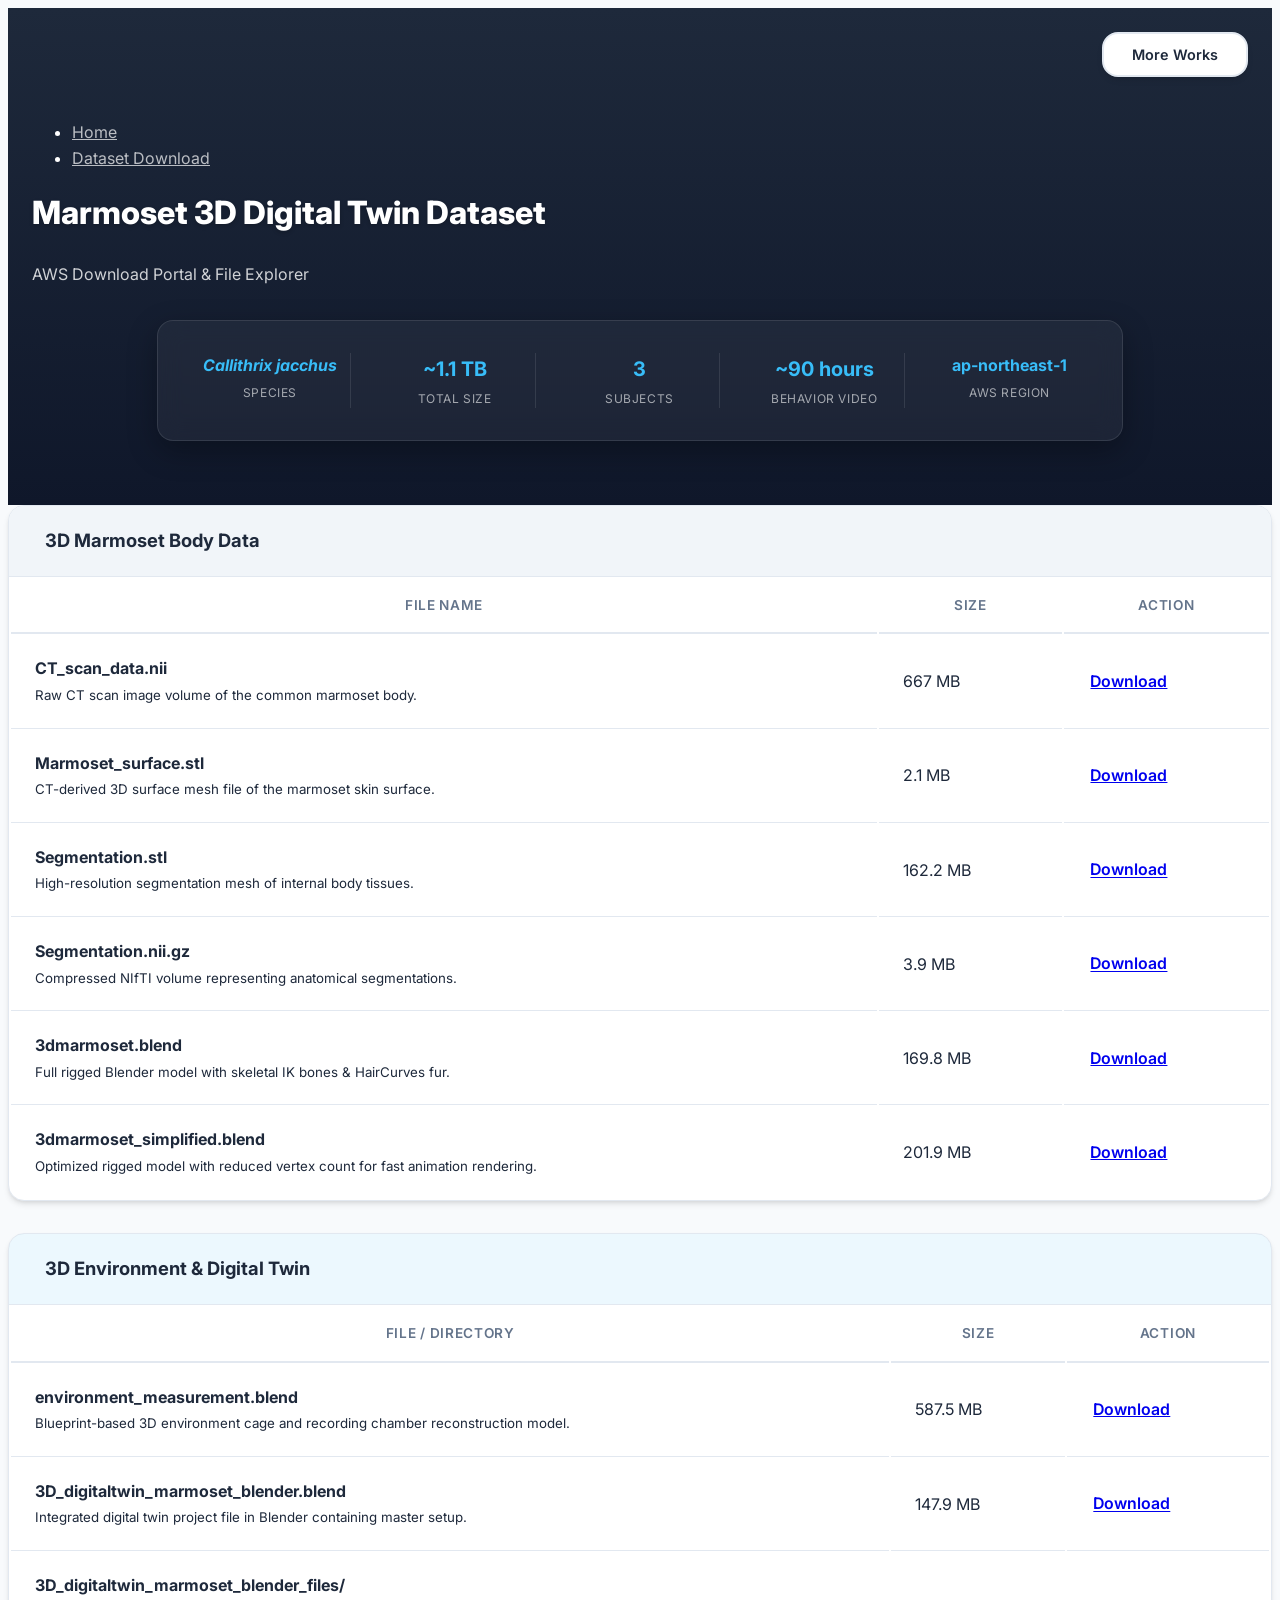
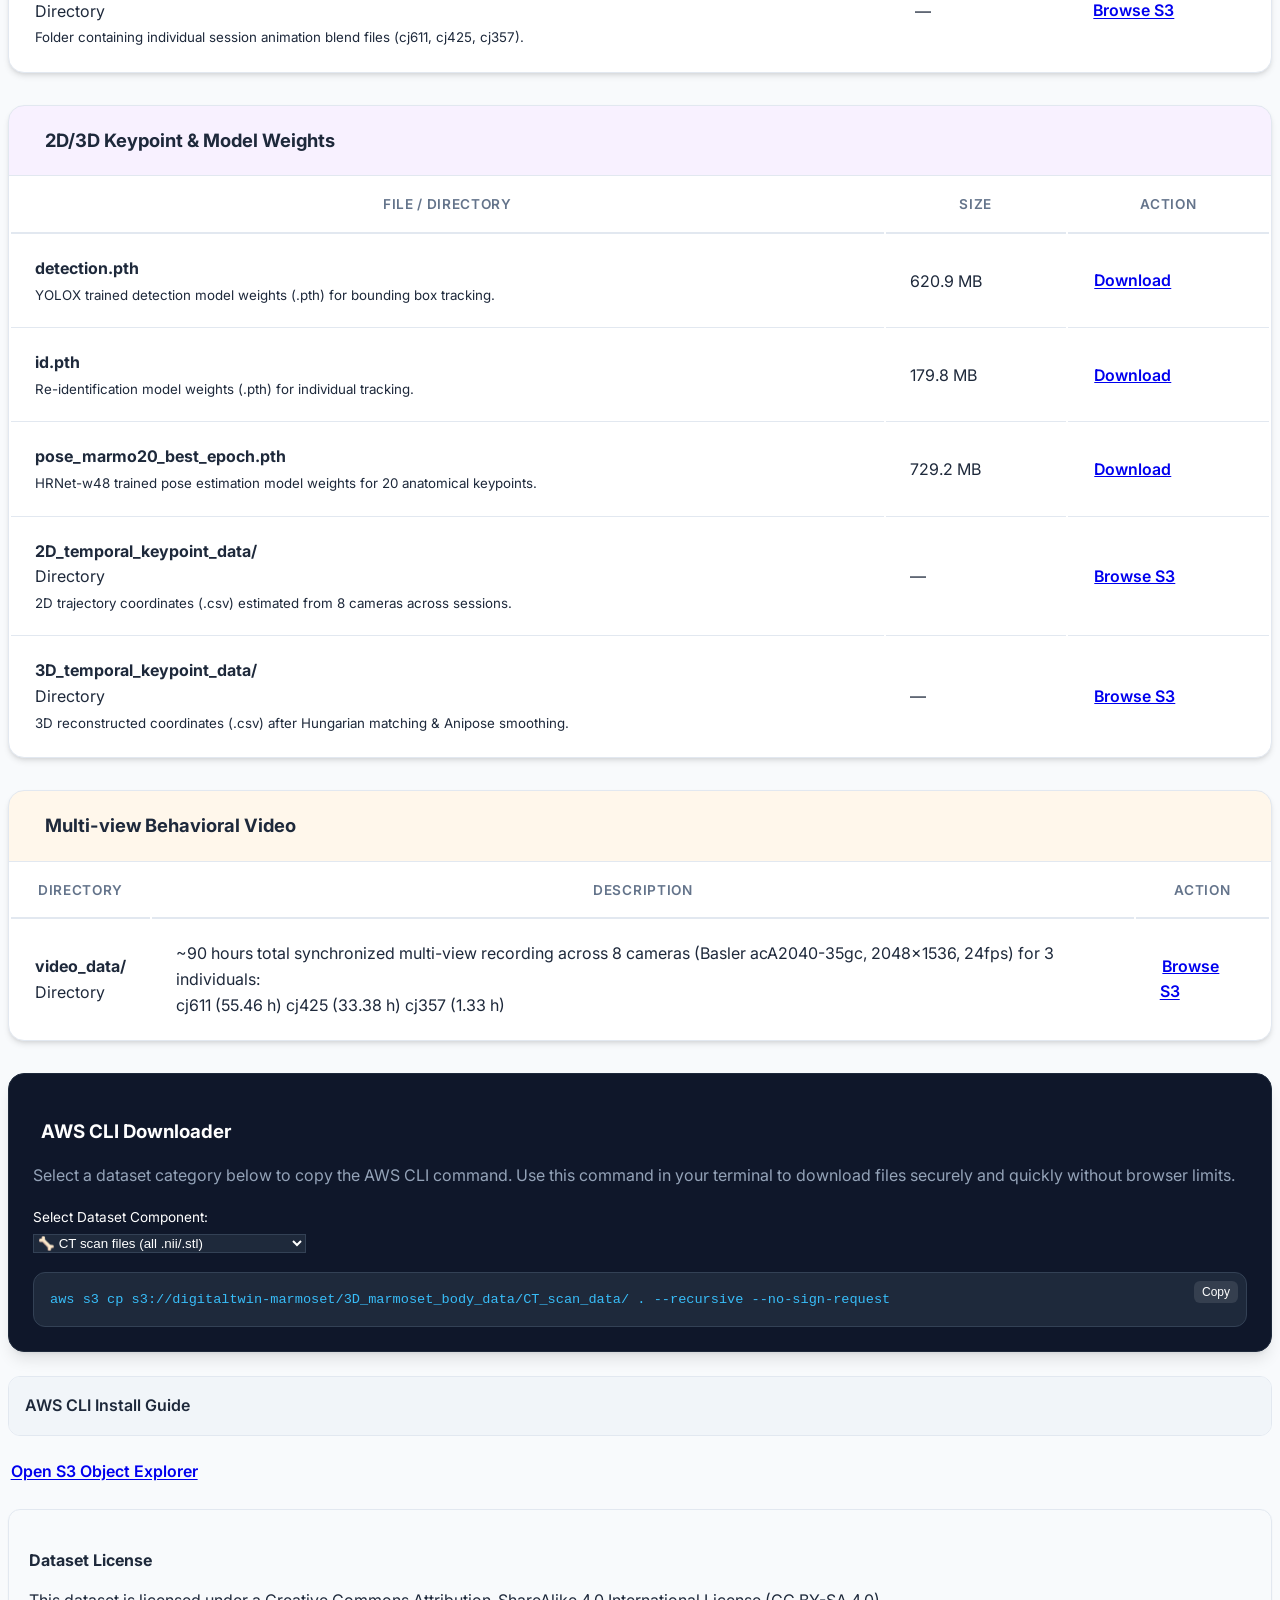
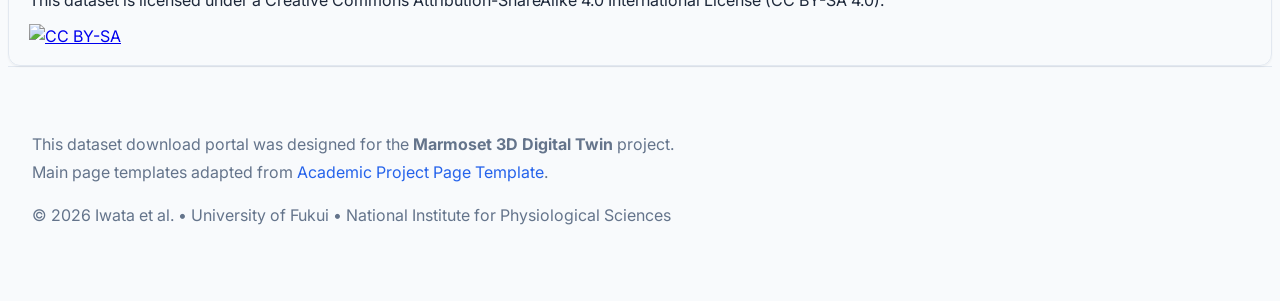
==== dataset.html @ e7ffe1d6 "dataset.htmlのトータルデータサイズを実際の容量に基づき~1.1TBに戻す" ====
<!DOCTYPE html>
<html lang="en">
<head>
  <meta charset="utf-8">
  <meta name="viewport" content="width=device-width, initial-scale=1">
  
  <!-- Primary Meta Tags -->
  <title>Marmoset 3D Digital Twin Dataset | AWS Download Portal</title>
  <meta name="title" content="Marmoset 3D Digital Twin Dataset | AWS Download Portal">
  <meta name="description" content="Download portal for the multimodal common marmoset 3D digital twin dataset, including CT scan data, rigged models, pose estimation weights, 2D/3D keypoints, and environment models.">
  <meta name="theme-color" content="#2563eb">
  
  <!-- Preconnect -->
  <link rel="preconnect" href="https://fonts.googleapis.com">
  <link rel="preconnect" href="https://fonts.gstatic.com" crossorigin>
  <link rel="preconnect" href="https://ajax.googleapis.com">
  
  <!-- Fonts -->
  <link href="https://fonts.googleapis.com/css2?family=Inter:wght@400;500;600;700;800&display=swap" rel="stylesheet">
  
  <!-- Critical CSS -->
  <link rel="stylesheet" href="static/css/bulma.min.css">
  <link rel="stylesheet" href="static/css/index.css">
  <link rel="stylesheet" href="static/css/fontawesome.all.min.css">
  
  <!-- Custom Styling for Download Portal -->
  <style>
    body {
      background-color: var(--background-secondary);
    }
    
    .dataset-hero {
      background: linear-gradient(180deg, #1e293b 0%, #0f172a 100%);
      color: white;
      padding: 6rem 1.5rem 4rem;
      position: relative;
    }
    
    .dataset-hero .publication-title {
      color: white !important;
      text-shadow: 0 2px 4px rgba(0,0,0,0.2);
    }
    
    .dataset-hero .breadcrumb {
      margin-bottom: 1.5rem;
    }
    
    .dataset-hero .breadcrumb a, 
    .dataset-hero .breadcrumb span {
      color: rgba(255, 255, 255, 0.7);
    }
    
    .dataset-hero .breadcrumb a:hover {
      color: white;
    }
    
    /* Glassmorphism Key Metrics */
    .metrics-glass {
      background: rgba(255, 255, 255, 0.05);
      backdrop-filter: blur(12px);
      -webkit-backdrop-filter: blur(12px);
      border: 1px solid rgba(255, 255, 255, 0.1);
      border-radius: var(--border-radius-lg);
      padding: 2rem;
      box-shadow: 0 10px 30px rgba(0,0,0,0.3);
      max-width: 900px;
      margin: 2rem auto 0;
    }
    
    .metrics-grid {
      display: grid;
      grid-template-columns: repeat(5, 1fr);
      gap: 1.5rem;
      text-align: center;
    }
    
    .metric-item {
      border-right: 1px solid rgba(255,255,255,0.1);
    }
    
    .metric-item:last-child {
      border-right: none;
    }
    
    .metric-val {
      font-size: 1.25rem;
      font-weight: 700;
      color: #38bdf8;
    }
    
    .metric-label {
      font-size: 0.75rem;
      color: rgba(255, 255, 255, 0.6);
      text-transform: uppercase;
      letter-spacing: 0.05em;
      margin-top: 0.25rem;
    }
    
    /* Cards & Tables */
    .card-dataset {
      background: var(--background-primary);
      border-radius: var(--border-radius-lg);
      border: 1px solid var(--border-color);
      box-shadow: var(--shadow-md);
      margin-bottom: 2rem;
      overflow: hidden;
      transition: var(--transition);
    }
    
    .card-dataset:hover {
      box-shadow: var(--shadow-lg);
    }
    
    .card-header-custom {
      background: var(--background-accent);
      padding: 1.25rem 1.5rem;
      border-bottom: 1px solid var(--border-color);
      display: flex;
      align-items: center;
      gap: 0.75rem;
    }
    
    .card-header-title-custom {
      font-size: 1.15rem;
      font-weight: 700;
      color: var(--text-primary);
      margin: 0;
    }
    
    .table-dataset {
      width: 100%;
      margin: 0;
    }
    
    .table-dataset th {
      background-color: transparent;
      color: var(--text-secondary);
      font-weight: 600;
      font-size: 0.85rem;
      text-transform: uppercase;
      letter-spacing: 0.05em;
      padding: 1rem 1.5rem;
      border-bottom: 2px solid var(--border-color);
    }
    
    .table-dataset td {
      padding: 1.25rem 1.5rem;
      vertical-align: middle;
      border-bottom: 1px solid var(--border-color);
    }
    
    .table-dataset tr:last-child td {
      border-bottom: none;
    }
    
    /* Code Snippets & Copy block */
    .cli-generator {
      position: sticky;
      top: 2rem;
    }
    
    .cli-card {
      background: #0f172a;
      color: #e2e8f0;
      border-radius: var(--border-radius-lg);
      padding: 1.5rem;
      box-shadow: var(--shadow-lg);
      border: 1px solid #1e293b;
    }
    
    .cli-card h3 {
      color: white;
      font-weight: 700;
      margin-bottom: 1rem;
      display: flex;
      align-items: center;
      gap: 0.5rem;
    }
    
    .code-box {
      background: #1e293b;
      border-radius: var(--border-radius);
      padding: 1rem 5.5rem 1rem 1rem;
      margin-top: 1rem;
      position: relative;
      font-family: 'SF Mono', 'Monaco', monospace;
      font-size: 0.85rem;
      overflow-x: auto;
      border: 1px solid #334155;
    }
    
    .code-box code {
      background: transparent !important;
      color: #38bdf8 !important;
      white-space: pre-wrap;
      word-break: break-all;
    }
    
    .btn-copy-cli {
      position: absolute;
      top: 0.5rem;
      right: 0.5rem;
      background: rgba(255,255,255,0.1);
      border: none;
      color: white;
      padding: 0.25rem 0.5rem;
      border-radius: 6px;
      cursor: pointer;
      font-size: 0.75rem;
      transition: var(--transition);
    }
    
    .btn-copy-cli:hover {
      background: var(--primary-color);
    }
    
    /* CLI OS Accordion */
    .cli-guide-accordion {
      margin-top: 1.5rem;
      border: 1px solid var(--border-color);
      border-radius: var(--border-radius);
      background: var(--background-primary);
      overflow: hidden;
    }
    
    .cli-guide-header {
      padding: 1rem;
      background: var(--background-accent);
      cursor: pointer;
      font-weight: 600;
      display: flex;
      justify-content: space-between;
      align-items: center;
      user-select: none;
    }
    
    .cli-guide-content {
      padding: 1rem;
      border-top: 1px solid var(--border-color);
      display: none;
    }
    
    .cli-guide-content.show {
      display: block;
    }
    
    /* Responsive fixes */
    @media screen and (max-width: 768px) {
      .metrics-grid {
        grid-template-columns: repeat(2, 1fr);
        gap: 1rem;
      }
      .metric-item:nth-child(2) {
        border-right: none;
      }
      .metric-item:nth-child(4) {
        border-right: none;
      }
      .table-dataset th, .table-dataset td {
        padding: 0.75rem 1rem;
      }
    }
    @media screen and (max-width: 480px) {
      .metrics-grid {
        grid-template-columns: 1fr;
      }
      .metric-item {
        border-right: none;
        border-bottom: 1px solid rgba(255,255,255,0.1);
        padding-bottom: 0.5rem;
      }
      .metric-item:last-child {
        border-bottom: none;
      }
    }
  </style>
  
  <script defer src="static/js/fontawesome.all.min.js"></script>
  <script defer src="static/js/index.js"></script>
</head>
<body>

  <!-- Scroll to Top Button -->
  <button class="scroll-to-top" onclick="scrollToTop()" title="Scroll to top" aria-label="Scroll to top">
    <i class="fas fa-chevron-up"></i>
  </button>

  <!-- More Works Dropdown -->
  <div class="more-works-container">
    <button class="more-works-btn" onclick="toggleMoreWorks()" title="View More Works from Our Lab">
      <i class="fas fa-flask"></i>
      More Works
      <i class="fas fa-chevron-down dropdown-arrow"></i>
    </button>
    <div class="more-works-dropdown" id="moreWorksDropdown">
      <div class="dropdown-header">
        <h4>More Works from Our Lab</h4>
        <button class="close-btn" onclick="toggleMoreWorks()">
          <i class="fas fa-times"></i>
        </button>
      </div>
      <div class="works-list">
        <a href="https://github.com/iwtkk/3D_digital_twin_marmoset_code" class="work-item" target="_blank">
          <div class="work-info">
            <h5>3D Digital Twin Marmoset Code</h5>
            <p>Code repository for the 3D digital twin marmoset dataset construction and analysis pipeline.</p>
            <span class="work-venue">GitHub 2026</span>
          </div>
          <i class="fas fa-external-link-alt"></i>
        </a>
      </div>
    </div>
  </div>

  <!-- Hero Banner -->
  <header class="hero dataset-hero">
    <div class="container is-max-desktop">
      <div class="breadcrumb" aria-label="breadcrumbs">
        <ul>
          <li><a href="index.html">Home</a></li>
          <li class="is-active"><a href="#" aria-current="page">Dataset Download</a></li>
        </ul>
      </div>
      
      <div class="has-text-centered">
        <h1 class="title is-1 publication-title">Marmoset 3D Digital Twin Dataset</h1>
        <p class="subtitle is-5 text-light" style="color: rgba(255,255,255,0.8);">
          AWS Download Portal &amp; File Explorer
        </p>
        
        <!-- Metrics Panel -->
        <div class="metrics-glass">
          <div class="metrics-grid">
            <div class="metric-item">
              <div class="metric-val" style="font-size: 1rem; font-style: italic;">Callithrix jacchus</div>
              <div class="metric-label">Species</div>
            </div>
            <div class="metric-item">
              <div class="metric-val">~1.1 TB</div>
              <div class="metric-label">Total Size</div>
            </div>
            <div class="metric-item">
              <div class="metric-val">3</div>
              <div class="metric-label">Subjects</div>
            </div>
            <div class="metric-item">
              <div class="metric-val">~90 hours</div>
              <div class="metric-label">Behavior Video</div>
            </div>
            <div class="metric-item">
              <div class="metric-val" style="font-size: 1rem;">ap-northeast-1</div>
              <div class="metric-label">AWS Region</div>
            </div>
          </div>
        </div>
      </div>
    </div>
  </header>

  <!-- Main Content Area -->
  <section class="section">
    <div class="container is-max-desktop">
      <div class="columns is-multiline">
        
        <!-- Left Side: Dataset Tables (8 columns) -->
        <div class="column is-8">
          
          <!-- Category: Body Data -->
          <div class="card-dataset">
            <div class="card-header-custom">
              <span class="icon" style="color: #2563eb;"><i class="fas fa-bone fa-lg"></i></span>
              <h2 class="card-header-title-custom">3D Marmoset Body Data</h2>
            </div>
            <div class="table-container">
              <table class="table table-dataset is-fullwidth">
                <thead>
                  <tr>
                    <th>File Name</th>
                    <th>Size</th>
                    <th>Action</th>
                  </tr>
                </thead>
                <tbody>
                  <tr>
                    <td>
                      <strong>CT_scan_data.nii</strong><br>
                      <small class="has-text-grey">Raw CT scan image volume of the common marmoset body.</small>
                    </td>
                    <td>667 MB</td>
                    <td>
                      <a href="https://digitaltwin-marmoset.s3.ap-northeast-1.amazonaws.com/3D_marmoset_body_data/CT_scan_data/CT_scan_data.nii" class="button is-small is-link is-rounded">
                        <span class="icon"><i class="fas fa-download"></i></span>
                        <span>Download</span>
                      </a>
                    </td>
                  </tr>
                  <tr>
                    <td>
                      <strong>Marmoset_surface.stl</strong><br>
                      <small class="has-text-grey">CT-derived 3D surface mesh file of the marmoset skin surface.</small>
                    </td>
                    <td>2.1 MB</td>
                    <td>
                      <a href="https://digitaltwin-marmoset.s3.ap-northeast-1.amazonaws.com/3D_marmoset_body_data/CT_scan_data/Marmoset_surface.stl" class="button is-small is-link is-rounded">
                        <span class="icon"><i class="fas fa-download"></i></span>
                        <span>Download</span>
                      </a>
                    </td>
                  </tr>
                  <tr>
                    <td>
                      <strong>Segmentation.stl</strong><br>
                      <small class="has-text-grey">High-resolution segmentation mesh of internal body tissues.</small>
                    </td>
                    <td>162.2 MB</td>
                    <td>
                      <a href="https://digitaltwin-marmoset.s3.ap-northeast-1.amazonaws.com/3D_marmoset_body_data/CT_scan_data/Segmentation.stl" class="button is-small is-link is-rounded">
                        <span class="icon"><i class="fas fa-download"></i></span>
                        <span>Download</span>
                      </a>
                    </td>
                  </tr>
                  <tr>
                    <td>
                      <strong>Segmentation.nii.gz</strong><br>
                      <small class="has-text-grey">Compressed NIfTI volume representing anatomical segmentations.</small>
                    </td>
                    <td>3.9 MB</td>
                    <td>
                      <a href="https://digitaltwin-marmoset.s3.ap-northeast-1.amazonaws.com/3D_marmoset_body_data/CT_scan_data/Segmentation.nii.gz" class="button is-small is-link is-rounded">
                        <span class="icon"><i class="fas fa-download"></i></span>
                        <span>Download</span>
                      </a>
                    </td>
                  </tr>
                  <tr>
                    <td>
                      <strong>3dmarmoset.blend</strong><br>
                      <small class="has-text-grey">Full rigged Blender model with skeletal IK bones &amp; HairCurves fur.</small>
                    </td>
                    <td>169.8 MB</td>
                    <td>
                      <a href="https://digitaltwin-marmoset.s3.ap-northeast-1.amazonaws.com/3D_marmoset_body_data/3dmarmoset.blend" class="button is-small is-link is-rounded">
                        <span class="icon"><i class="fas fa-download"></i></span>
                        <span>Download</span>
                      </a>
                    </td>
                  </tr>
                  <tr>
                    <td>
                      <strong>3dmarmoset_simplified.blend</strong><br>
                      <small class="has-text-grey">Optimized rigged model with reduced vertex count for fast animation rendering.</small>
                    </td>
                    <td>201.9 MB</td>
                    <td>
                      <a href="https://digitaltwin-marmoset.s3.ap-northeast-1.amazonaws.com/3D_marmoset_body_data/3dmarmoset_simplified.blend" class="button is-small is-link is-rounded">
                        <span class="icon"><i class="fas fa-download"></i></span>
                        <span>Download</span>
                      </a>
                    </td>
                  </tr>
                </tbody>
              </table>
            </div>
          </div>
          
          <!-- Category: Environment and Twin -->
          <div class="card-dataset">
            <div class="card-header-custom" style="background: rgba(14, 165, 233, 0.08);">
              <span class="icon" style="color: #0ea5e9;"><i class="fas fa-vr-cardboard fa-lg"></i></span>
              <h2 class="card-header-title-custom">3D Environment &amp; Digital Twin</h2>
            </div>
            <div class="table-container">
              <table class="table table-dataset is-fullwidth">
                <thead>
                  <tr>
                    <th>File / Directory</th>
                    <th>Size</th>
                    <th>Action</th>
                  </tr>
                </thead>
                <tbody>
                  <tr>
                    <td>
                      <strong>environment_measurement.blend</strong><br>
                      <small class="has-text-grey">Blueprint-based 3D environment cage and recording chamber reconstruction model.</small>
                    </td>
                    <td>587.5 MB</td>
                    <td>
                      <a href="https://digitaltwin-marmoset.s3.ap-northeast-1.amazonaws.com/3D_environmental_data/environment_measurement.blend" class="button is-small is-link is-rounded">
                        <span class="icon"><i class="fas fa-download"></i></span>
                        <span>Download</span>
                      </a>
                    </td>
                  </tr>
                  <tr>
                    <td>
                      <strong>3D_digitaltwin_marmoset_blender.blend</strong><br>
                      <small class="has-text-grey">Integrated digital twin project file in Blender containing master setup.</small>
                    </td>
                    <td>147.9 MB</td>
                    <td>
                      <a href="https://digitaltwin-marmoset.s3.ap-northeast-1.amazonaws.com/3D_digital_twin_data/3D_digitaltwin_marmoset_blender.blend" class="button is-small is-link is-rounded">
                        <span class="icon"><i class="fas fa-download"></i></span>
                        <span>Download</span>
                      </a>
                    </td>
                  </tr>
                  <tr>
                    <td>
                      <strong>3D_digitaltwin_marmoset_blender_files/</strong><br>
                      <span class="tag is-warning is-light"><i class="fas fa-folder mr-1"></i> Directory</span><br>
                      <small class="has-text-grey">Folder containing individual session animation blend files (cj611, cj425, cj357).</small>
                    </td>
                    <td>—</td>
                    <td>
                      <a href="https://digitaltwin-marmoset.s3.ap-northeast-1.amazonaws.com/index.html#3D_digital_twin_data/3D_digitaltwin_marmoset_blender_files/" target="_blank" class="button is-small is-warning is-outlined is-rounded">
                        <span class="icon"><i class="fas fa-folder-open"></i></span>
                        <span>Browse S3</span>
                      </a>
                    </td>
                  </tr>
                </tbody>
              </table>
            </div>
          </div>

          <!-- Category: Keypoints & Models -->
          <div class="card-dataset">
            <div class="card-header-custom" style="background: rgba(168, 85, 247, 0.08);">
              <span class="icon" style="color: #a855f7;"><i class="fas fa-chart-line fa-lg"></i></span>
              <h2 class="card-header-title-custom">2D/3D Keypoint &amp; Model Weights</h2>
            </div>
            <div class="table-container">
              <table class="table table-dataset is-fullwidth">
                <thead>
                  <tr>
                    <th>File / Directory</th>
                    <th>Size</th>
                    <th>Action</th>
                  </tr>
                </thead>
                <tbody>
                  <tr>
                    <td>
                      <strong>detection.pth</strong><br>
                      <small class="has-text-grey">YOLOX trained detection model weights (.pth) for bounding box tracking.</small>
                    </td>
                    <td>620.9 MB</td>
                    <td>
                      <a href="https://digitaltwin-marmoset.s3.ap-northeast-1.amazonaws.com/marmoset_keypoint_data/trained_model/detection.pth" class="button is-small is-link is-rounded">
                        <span class="icon"><i class="fas fa-download"></i></span>
                        <span>Download</span>
                      </a>
                    </td>
                  </tr>
                  <tr>
                    <td>
                      <strong>id.pth</strong><br>
                      <small class="has-text-grey">Re-identification model weights (.pth) for individual tracking.</small>
                    </td>
                    <td>179.8 MB</td>
                    <td>
                      <a href="https://digitaltwin-marmoset.s3.ap-northeast-1.amazonaws.com/marmoset_keypoint_data/trained_model/id.pth" class="button is-small is-link is-rounded">
                        <span class="icon"><i class="fas fa-download"></i></span>
                        <span>Download</span>
                      </a>
                    </td>
                  </tr>
                  <tr>
                    <td>
                      <strong>pose_marmo20_best_epoch.pth</strong><br>
                      <small class="has-text-grey">HRNet-w48 trained pose estimation model weights for 20 anatomical keypoints.</small>
                    </td>
                    <td>729.2 MB</td>
                    <td>
                      <a href="https://digitaltwin-marmoset.s3.ap-northeast-1.amazonaws.com/marmoset_keypoint_data/trained_model/pose_marmo20_best_epoch.pth" class="button is-small is-link is-rounded">
                        <span class="icon"><i class="fas fa-download"></i></span>
                        <span>Download</span>
                      </a>
                    </td>
                  </tr>
                  <tr>
                    <td>
                      <strong>2D_temporal_keypoint_data/</strong><br>
                      <span class="tag is-warning is-light"><i class="fas fa-folder mr-1"></i> Directory</span><br>
                      <small class="has-text-grey">2D trajectory coordinates (.csv) estimated from 8 cameras across sessions.</small>
                    </td>
                    <td>—</td>
                    <td>
                      <a href="https://digitaltwin-marmoset.s3.ap-northeast-1.amazonaws.com/index.html#marmoset_keypoint_data/2D_temporal_keypoint_data/" target="_blank" class="button is-small is-warning is-outlined is-rounded">
                        <span class="icon"><i class="fas fa-folder-open"></i></span>
                        <span>Browse S3</span>
                      </a>
                    </td>
                  </tr>
                  <tr>
                    <td>
                      <strong>3D_temporal_keypoint_data/</strong><br>
                      <span class="tag is-warning is-light"><i class="fas fa-folder mr-1"></i> Directory</span><br>
                      <small class="has-text-grey">3D reconstructed coordinates (.csv) after Hungarian matching &amp; Anipose smoothing.</small>
                    </td>
                    <td>—</td>
                    <td>
                      <a href="https://digitaltwin-marmoset.s3.ap-northeast-1.amazonaws.com/index.html#marmoset_keypoint_data/3D_temporal_keypoint_data/" target="_blank" class="button is-small is-warning is-outlined is-rounded">
                        <span class="icon"><i class="fas fa-folder-open"></i></span>
                        <span>Browse S3</span>
                      </a>
                    </td>
                  </tr>
                </tbody>
              </table>
            </div>
          </div>
          
          <!-- Category: Videos -->
          <div class="card-dataset">
            <div class="card-header-custom" style="background: rgba(245, 158, 11, 0.08);">
              <span class="icon" style="color: #f59e0b;"><i class="fas fa-video fa-lg"></i></span>
              <h2 class="card-header-title-custom">Multi-view Behavioral Video</h2>
            </div>
            <div class="table-container">
              <table class="table table-dataset is-fullwidth">
                <thead>
                  <tr>
                    <th>Directory</th>
                    <th>Description</th>
                    <th>Action</th>
                  </tr>
                </thead>
                <tbody>
                  <tr>
                    <td>
                      <strong>video_data/</strong><br>
                      <span class="tag is-warning is-light"><i class="fas fa-folder mr-1"></i> Directory</span>
                    </td>
                    <td>
                      ~90 hours total synchronized multi-view recording across 8 cameras (Basler acA2040-35gc, 2048x1536, 24fps) for 3 individuals:<br>
                      <span class="tag is-light">cj611 (55.46 h)</span>
                      <span class="tag is-light">cj425 (33.38 h)</span>
                      <span class="tag is-light">cj357 (1.33 h)</span>
                    </td>
                    <td>
                      <a href="https://digitaltwin-marmoset.s3.ap-northeast-1.amazonaws.com/index.html#marmoset_keypoint_data/video_data/" target="_blank" class="button is-small is-warning is-outlined is-rounded">
                        <span class="icon"><i class="fas fa-folder-open"></i></span>
                        <span>Browse S3</span>
                      </a>
                    </td>
                  </tr>
                </tbody>
              </table>
            </div>
          </div>

        </div>
        
        <!-- Right Side: AWS CLI & Instructions (4 columns) -->
        <div class="column is-4">
          <div class="cli-generator">
            
            <!-- CLI Copy Panel -->
            <div class="cli-card">
              <h3><i class="fab fa-aws"></i> AWS CLI Downloader</h3>
              <p class="is-size-7" style="color: #94a3b8; margin-bottom: 1rem;">
                Select a dataset category below to copy the AWS CLI command. Use this command in your terminal to download files securely and quickly without browser limits.
              </p>
              
              <div class="field">
                <label class="label" style="color: white; font-size: 0.85rem;">Select Dataset Component:</label>
                <div class="control">
                  <div class="select is-fullwidth is-small">
                    <select id="cliSelect" onchange="updateCliCommand()" style="background: #1e293b; color: white; border-color: #334155;">
                      <option value="ct-data">🦴 CT scan files (all .nii/.stl)</option>
                      <option value="body-blender">🦴 Blender Rigged Model file</option>
                      <option value="env-model">🏗️ 3D Cage & Environment Model</option>
                      <option value="twin-blender">🏗️ Rigged Digital Twin Model</option>
                      <option value="session-blends">🏗️ Blender Animation files (All sessions)</option>
                      <option value="model-weights">📐 Pose Estimation trained model weights</option>
                      <option value="2d-kps">📐 2D temporal keypoint trajectories</option>
                      <option value="3d-kps">📐 3D temporal keypoint trajectories</option>
                      <option value="behavior-videos">🎥 Behavioral Videos (~90 hours)</option>
                      <option value="entire-bucket">📦 Entire S3 Bucket (~1.1 TB)</option>
                    </select>
                  </div>
                </div>
              </div>
              
              <div class="code-box">
                <button class="btn-copy-cli" onclick="copyCliCommand()">
                  <i class="fas fa-copy mr-1"></i> <span id="copyText">Copy</span>
                </button>
                <code id="cliCommand">aws s3 cp s3://digitaltwin-marmoset/3D_marmoset_body_data/CT_scan_data/ . --recursive --no-sign-request</code>
              </div>
            </div>
            
            <!-- AWS CLI Installation Guide -->
            <div class="cli-guide-accordion">
              <div class="cli-guide-header" onclick="toggleAccordion('guideContent')">
                <span><i class="fas fa-terminal mr-2" style="color: #2563eb;"></i> AWS CLI Install Guide</span>
                <i class="fas fa-chevron-down" id="accordionArrow"></i>
              </div>
              <div class="cli-guide-content" id="guideContent">
                <div class="tabs is-toggle is-fullwidth is-small mb-2">
                  <ul>
                    <li class="is-active" id="tab-win" onclick="switchOsTab('win')"><a>Windows</a></li>
                    <li id="tab-mac" onclick="switchOsTab('mac')"><a>macOS</a></li>
                    <li id="tab-lin" onclick="switchOsTab('lin')"><a>Linux</a></li>
                  </ul>
                </div>
                
                <div id="guide-win" class="os-guide">
                  <p class="is-size-7 mb-2">Run the installer command in PowerShell:</p>
                  <pre style="padding: 0.5rem !important; font-size: 0.75rem !important; background: #f1f5f9 !important;"><code>msiexec.exe /i https://awscli.amazonaws.com/AWSCLIV2.msi</code></pre>
                </div>
                <div id="guide-mac" class="os-guide" style="display:none;">
                  <p class="is-size-7 mb-2">Download and run the installer:</p>
                  <pre style="padding: 0.5rem !important; font-size: 0.75rem !important; background: #f1f5f9 !important;"><code>curl "https://awscli.amazonaws.com/AWSCLIV2.pkg" -o "AWSCLIV2.pkg"
sudo installer -pkg AWSCLIV2.pkg -target /</code></pre>
                </div>
                <div id="guide-lin" class="os-guide" style="display:none;">
                  <p class="is-size-7 mb-2">Extract and run installation scripts:</p>
                  <pre style="padding: 0.5rem !important; font-size: 0.75rem !important; background: #f1f5f9 !important;"><code>curl "https://awscli.amazonaws.com/awscli-exe-linux-x86_64.zip" -o "awscliv2.zip"
unzip awscliv2.zip
sudo ./aws/install</code></pre>
                </div>
              </div>
            </div>
            
            <!-- Raw S3 Explorer Link -->
            <div style="margin-top: 1.5rem;">
              <a href="https://digitaltwin-marmoset.s3.ap-northeast-1.amazonaws.com/index.html" target="_blank" class="button is-fullwidth is-outlined is-link">
                <span class="icon"><i class="fas fa-external-link-alt"></i></span>
                <span>Open S3 Object Explorer</span>
              </a>
            </div>
            
            <!-- License Info Card -->
            <div class="card" style="margin-top: 1.5rem; border-radius: var(--border-radius); border: 1px solid var(--border-color); box-shadow: var(--shadow-sm);">
              <div class="card-content" style="padding: 1rem 1.25rem;">
                <h4 class="title is-6" style="margin-bottom: 0.5rem;">Dataset License</h4>
                <p class="is-size-7 has-text-grey" style="line-height: 1.4; margin-bottom: 0.75rem;">
                  This dataset is licensed under a Creative Commons Attribution-ShareAlike 4.0 International License (CC BY-SA 4.0).
                </p>
                <a href="http://creativecommons.org/licenses/by-sa/4.0/" target="_blank" class="is-inline-block">
                  <img src="https://mirrors.creativecommons.org/presskit/buttons/88x31/png/by-sa.png" alt="CC BY-SA" width="88">
                </a>
              </div>
            </div>

          </div>
        </div>
        
      </div>
    </div>
  </section>

  <!-- Footer -->
  <footer class="footer">
    <div class="container">
      <div class="columns is-centered">
        <div class="column is-8">
          <div class="content has-text-centered">
            <p>
              This dataset download portal was designed for the <strong>Marmoset 3D Digital Twin</strong> project.<br>
              Main page templates adapted from <a href="https://github.com/eliahuhorwitz/Academic-project-page-template" target="_blank">Academic Project Page Template</a>.
            </p>
            <p class="is-size-7 has-text-grey-light mt-2">
              © 2026 Iwata et al. &bull; University of Fukui &bull; National Institute for Physiological Sciences
            </p>
          </div>
        </div>
      </div>
    </div>
  </footer>

  <script>
    // AWS CLI Commands mapped to select value
    const cliCommands = {
      'ct-data': 'aws s3 cp s3://digitaltwin-marmoset/3D_marmoset_body_data/CT_scan_data/ . --recursive --no-sign-request',
      'body-blender': 'aws s3 cp s3://digitaltwin-marmoset/3D_marmoset_body_data/3dmarmoset.blend . --no-sign-request',
      'env-model': 'aws s3 cp s3://digitaltwin-marmoset/3D_environmental_data/environment_measurement.blend . --no-sign-request',
      'twin-blender': 'aws s3 cp s3://digitaltwin-marmoset/3D_digital_twin_data/3D_digitaltwin_marmoset_blender.blend . --no-sign-request',
      'session-blends': 'aws s3 cp s3://digitaltwin-marmoset/3D_digital_twin_data/3D_digitaltwin_marmoset_blender_files/ . --recursive --no-sign-request',
      'model-weights': 'aws s3 cp s3://digitaltwin-marmoset/marmoset_keypoint_data/trained_model/ . --recursive --no-sign-request',
      '2d-kps': 'aws s3 cp s3://digitaltwin-marmoset/marmoset_keypoint_data/2D_temporal_keypoint_data/ . --recursive --no-sign-request',
      '3d-kps': 'aws s3 cp s3://digitaltwin-marmoset/marmoset_keypoint_data/3D_temporal_keypoint_data/ . --recursive --no-sign-request',
      'behavior-videos': 'aws s3 cp s3://digitaltwin-marmoset/marmoset_keypoint_data/video_data/ . --recursive --no-sign-request',
      'entire-bucket': 'aws s3 sync s3://digitaltwin-marmoset/ . --no-sign-request'
    };

    function updateCliCommand() {
      const select = document.getElementById('cliSelect');
      const commandCode = document.getElementById('cliCommand');
      const val = select.value;
      if (cliCommands[val]) {
        commandCode.textContent = cliCommands[val];
      }
    }

    function copyCliCommand() {
      const commandText = document.getElementById('cliCommand').textContent;
      const copyBtn = document.getElementById('copyText');
      
      navigator.clipboard.writeText(commandText).then(() => {
        copyBtn.textContent = 'Copied!';
        setTimeout(() => {
          copyBtn.textContent = 'Copy';
        }, 2000);
      }).catch(err => {
        console.error('Failed to copy text: ', err);
      });
    }

    function toggleAccordion(id) {
      const content = document.getElementById(id);
      const arrow = document.getElementById('accordionArrow');
      if (content.classList.contains('show')) {
        content.classList.remove('show');
        arrow.style.transform = 'rotate(0deg)';
      } else {
        content.classList.add('show');
        arrow.style.transform = 'rotate(180deg)';
      }
    }

    function switchOsTab(os) {
      // Deactivate all tabs
      document.getElementById('tab-win').classList.remove('is-active');
      document.getElementById('tab-mac').classList.remove('is-active');
      document.getElementById('tab-lin').classList.remove('is-active');
      
      // Hide all guides
      document.getElementById('guide-win').style.display = 'none';
      document.getElementById('guide-mac').style.display = 'none';
      document.getElementById('guide-lin').style.display = 'none';
      
      // Activate target tab & guide
      document.getElementById('tab-' + os).classList.add('is-active');
      document.getElementById('guide-' + os).style.display = 'block';
    }
  </script>
</body>
</html>
---- static/css/index.css ----
/* Modern CSS Variables for consistent theming */
:root {
  --primary-color: #2563eb;
  --primary-hover: #1d4ed8;
  --secondary-color: #64748b;
  --accent-color: #0ea5e9;
  --text-primary: #1e293b;
  --text-secondary: #64748b;
  --text-light: #94a3b8;
  --background-primary: #ffffff;
  --background-secondary: #f8fafc;
  --background-accent: #f1f5f9;
  --border-color: #e2e8f0;
  --shadow-sm: 0 1px 2px 0 rgb(0 0 0 / 0.05);
  --shadow-md: 0 4px 6px -1px rgb(0 0 0 / 0.1), 0 2px 4px -2px rgb(0 0 0 / 0.1);
  --shadow-lg: 0 10px 15px -3px rgb(0 0 0 / 0.1), 0 4px 6px -4px rgb(0 0 0 / 0.1);
  --shadow-xl: 0 20px 25px -5px rgb(0 0 0 / 0.1), 0 8px 10px -6px rgb(0 0 0 / 0.1);
  --gradient-primary: linear-gradient(135deg, #667eea 0%, #764ba2 100%);
  --gradient-accent: linear-gradient(135deg, #f093fb 0%, #f5576c 100%);
  --gradient-subtle: linear-gradient(135deg, #ffecd2 0%, #fcb69f 100%);
  --border-radius: 12px;
  --border-radius-lg: 16px;
  --transition: all 0.3s cubic-bezier(0.4, 0, 0.2, 1);
}

/* Smooth scrolling for better UX */
html {
  scroll-behavior: smooth;
}

body {
  font-family: 'Inter', 'Segoe UI', -apple-system, BlinkMacSystemFont, sans-serif;
  color: var(--text-primary);
  line-height: 1.6;
  font-size: 16px;
  background-color: var(--background-primary);
  -webkit-font-smoothing: antialiased;
  -moz-osx-font-smoothing: grayscale;
}


/* Modern Button Styles */
.button {
  border-radius: var(--border-radius) !important;
  font-weight: 600 !important;
  transition: var(--transition) !important;
  border: 2px solid transparent !important;
  position: relative;
  overflow: hidden;
}

.button.is-dark {
  background: var(--text-primary) !important;
  border: none !important;
  color: white !important;
  box-shadow: var(--shadow-md);
}

.button.is-dark:hover {
  transform: translateY(-2px);
  box-shadow: var(--shadow-lg);
  background: var(--primary-color) !important;
}

.button.is-dark:active {
  transform: translateY(0);
  box-shadow: var(--shadow-md);
}

.footer .icon-link {
    font-size: 25px;
    color: var(--text-secondary);
    transition: var(--transition);
}

.footer .icon-link:hover {
    color: var(--primary-color);
    transform: translateY(-2px);
}

.link-block a {
    margin: 8px 4px;
}

.dnerf {
  font-variant: small-caps;
}


/* Hero Section Modernization */
.hero {
  position: relative;
  overflow: hidden;
}

.hero.is-light {
  background: var(--background-secondary);
  border-top: 1px solid var(--border-color);
  border-bottom: 1px solid var(--border-color);
}

.hero-body {
  padding: 4rem 1.5rem;
}

.teaser .hero-body {
  padding-top: 2rem;
  padding-bottom: 4rem;
}

.teaser {
  font-family: 'Inter', sans-serif;
}


/* Publication Content Styling */
.publication-title {
    font-family: 'Inter', sans-serif !important;
    font-weight: 800 !important;
    color: var(--text-primary) !important;
    margin-bottom: 2rem !important;
    line-height: 1.1 !important;
}

.publication-banner {
  max-height: 70vh;
  border-radius: var(--border-radius-lg);
  overflow: hidden;
  box-shadow: var(--shadow-xl);
  margin: 2rem 0;
}

.publication-banner video {
  position: relative;
  left: auto;
  top: auto;
  transform: none;
  object-fit: cover;
  width: 100%;
  height: 100%;
  border-radius: var(--border-radius-lg);
}

.publication-header .hero-body {
  padding: 6rem 1.5rem 4rem;
}

.publication-authors {
    font-family: 'Inter', sans-serif !important;
    font-weight: 500;
    margin-bottom: 1.5rem;
}

.publication-venue {
    color: var(--text-secondary);
    width: fit-content;
    font-weight: 600;
    background: var(--background-accent);
    padding: 0.5rem 1rem;
    border-radius: var(--border-radius);
    margin-top: 1rem;
    display: inline-block;
}

.publication-awards {
    color: #ef4444;
    width: fit-content;
    font-weight: 700;
    background: linear-gradient(135deg, #fef2f2, #fee2e2);
    padding: 0.5rem 1rem;
    border-radius: var(--border-radius);
    border-left: 4px solid #ef4444;
    margin-top: 1rem;
}

.publication-authors a {
   color: var(--primary-color) !important;
   text-decoration: none;
   font-weight: 600;
   transition: var(--transition);
   position: relative;
}

.publication-authors a::after {
    content: '';
    position: absolute;
    width: 0;
    height: 2px;
    bottom: -2px;
    left: 0;
    background: var(--gradient-accent);
    transition: var(--transition);
}

.publication-authors a:hover::after {
    width: 100%;
}

.publication-authors a:hover {
    color: var(--primary-hover) !important;
}

.author-block {
  display: inline-block;
  margin-right: 0.5rem;
}

.publication-banner img {
  border-radius: var(--border-radius-lg);
  box-shadow: var(--shadow-lg);
  transition: var(--transition);
}

.publication-banner img:hover {
  transform: scale(1.02);
  box-shadow: var(--shadow-xl);
}

/* Modern Video and Carousel Styling */
.publication-video {
    position: relative;
    width: 100%;
    height: 0;
    padding-bottom: 56.25%;
    overflow: hidden;
    border-radius: var(--border-radius-lg) !important;
    box-shadow: var(--shadow-xl);
    transition: var(--transition);
}

.publication-video:hover {
    transform: translateY(-4px);
    box-shadow: var(--shadow-xl);
}

.publication-video iframe {
    position: absolute;
    top: 0;
    left: 0;
    width: 100%;
    height: 100%;
    border-radius: var(--border-radius-lg);
}

.publication-body img {
  border-radius: var(--border-radius);
  box-shadow: var(--shadow-md);
  transition: var(--transition);
}

.publication-body img:hover {
  transform: translateY(-2px);
  box-shadow: var(--shadow-lg);
}

.results-carousel {
  overflow: hidden;
  padding: 1rem 0;
}

.results-carousel .item {
  margin: 1rem;
  overflow: hidden;
  padding: 1.5rem;
  font-size: 0;
  background: var(--background-primary);
  border-radius: var(--border-radius-lg);
  box-shadow: var(--shadow-md);
  transition: var(--transition);
  border: 1px solid var(--border-color);
}

.results-carousel .item:hover {
  transform: translateY(-4px);
  box-shadow: var(--shadow-lg);
}

.results-carousel .item img,
.results-carousel video {
  margin: 0;
  border-radius: var(--border-radius);
  width: 100%;
  height: auto;
}

.results-carousel .subtitle {
  font-size: 1rem !important;
  color: var(--text-secondary);
  margin-top: 1rem;
  font-weight: 500;
}

/* Pagination and Misc Improvements */
.slider-pagination .slider-page {
  background: var(--primary-color);
  border-radius: 50%;
  transition: var(--transition);
}

.slider-pagination .slider-page.is-active {
  background: var(--primary-hover);
  transform: scale(1.2);
}

.eql-cntrb { 
  font-size: 0.875rem;
  color: var(--text-light);
  font-style: italic;
}

/* Section Titles */
.title.is-3 {
  font-family: 'Inter', sans-serif !important;
  font-weight: 700 !important;
  color: var(--text-primary);
  margin-bottom: 2rem !important;
  position: relative;
  padding-bottom: 1rem;
}

.title.is-3::after {
  content: '';
  position: absolute;
  bottom: 0;
  left: 50%;
  transform: translateX(-50%);
  width: 60px;
  height: 3px;
  background: var(--gradient-accent);
  border-radius: 2px;
}

/* Content Improvements */
.content.has-text-justified {
  font-size: 1.1rem;
  line-height: 1.8;
  color: var(--text-secondary);
}

.content.has-text-justified p {
  margin-bottom: 1.5rem;
}

/* Footer Improvements */
.footer {
  background: var(--background-secondary);
  border-top: 1px solid var(--border-color);
  padding: 3rem 1.5rem;
}

.footer .content {
  color: var(--text-secondary);
  line-height: 1.7;
}

.footer a {
  color: var(--primary-color);
  text-decoration: none;
  transition: var(--transition);
}

.footer a:hover {
  color: var(--primary-hover);
  text-decoration: underline;
}

/* BibTeX Styling */
pre {
  background: var(--background-accent) !important;
  border: 1px solid var(--border-color) !important;
  border-radius: var(--border-radius) !important;
  padding: 1.5rem !important;
  font-size: 0.9rem !important;
  overflow-x: auto;
  box-shadow: var(--shadow-sm);
}

code {
  background: var(--background-accent) !important;
  color: var(--text-primary) !important;
  font-family: 'SF Mono', 'Monaco', 'Cascadia Code', 'Roboto Mono', monospace !important;
}

/* BibTeX Section Improvements */
.bibtex-header {
  display: flex;
  justify-content: space-between;
  align-items: center;
  margin-bottom: 1rem;
}

.copy-bibtex-btn {
  background: var(--primary-color);
  color: white;
  border: none;
  border-radius: var(--border-radius);
  padding: 0.75rem 1rem;
  font-size: 0.9rem;
  font-weight: 600;
  cursor: pointer;
  transition: var(--transition);
  display: inline-flex;
  align-items: center;
  gap: 0.5rem;
}

.copy-bibtex-btn:hover {
  background: var(--primary-hover);
  transform: translateY(-2px);
  box-shadow: var(--shadow-md);
}

.copy-bibtex-btn.copied {
  background: #10b981;
}

.copy-bibtex-btn.copied .copy-text::after {
  content: "ied!";
}

/* Scroll to Top Button */
.scroll-to-top {
  position: fixed;
  bottom: 2rem;
  right: 2rem;
  width: 50px;
  height: 50px;
  background: var(--primary-color);
  color: white;
  border: none;
  border-radius: 50%;
  cursor: pointer;
  opacity: 0;
  visibility: hidden;
  transition: var(--transition);
  z-index: 999;
  display: flex;
  align-items: center;
  justify-content: center;
  font-size: 1.2rem;
  box-shadow: var(--shadow-lg);
}

.scroll-to-top:hover {
  background: var(--primary-hover);
  transform: translateY(-3px);
  box-shadow: var(--shadow-xl);
}

.scroll-to-top.visible {
  opacity: 1;
  visibility: visible;
}


/* More Works Dropdown */
.more-works-container {
  position: fixed;
  top: 2rem;
  right: 2rem;
  z-index: 1000;
}

.more-works-btn {
  background: var(--background-primary);
  color: var(--text-primary);
  border: 2px solid var(--border-color);
  border-radius: var(--border-radius-lg);
  padding: 0.75rem 1.25rem;
  font-weight: 600;
  font-size: 0.9rem;
  box-shadow: var(--shadow-md);
  transition: var(--transition);
  cursor: pointer;
  text-decoration: none;
  display: inline-flex;
  align-items: center;
  gap: 0.5rem;
  font-family: 'Inter', sans-serif;
}

.more-works-btn:hover {
  transform: translateY(-2px);
  box-shadow: var(--shadow-lg);
  background: var(--background-secondary);
  border-color: var(--primary-color);
}

.more-works-btn .dropdown-arrow {
  transition: var(--transition);
  font-size: 0.8rem;
}

.more-works-btn.active .dropdown-arrow {
  transform: rotate(180deg);
}

.more-works-dropdown {
  position: absolute;
  top: calc(100% + 0.5rem);
  right: 0;
  width: 400px;
  max-width: 90vw;
  background: var(--background-primary);
  border: 1px solid var(--border-color);
  border-radius: var(--border-radius-lg);
  box-shadow: var(--shadow-xl);
  opacity: 0;
  visibility: hidden;
  transform: translateY(-10px);
  transition: var(--transition);
  max-height: 70vh;
  overflow-y: auto;
}

.more-works-dropdown.show {
  opacity: 1;
  visibility: visible;
  transform: translateY(0);
}

.dropdown-header {
  display: flex;
  justify-content: space-between;
  align-items: center;
  padding: 1.5rem 1.5rem 1rem;
  border-bottom: 1px solid var(--border-color);
}

.dropdown-header h4 {
  margin: 0;
  font-size: 1.1rem;
  font-weight: 700;
  color: var(--text-primary);
}

.close-btn {
  background: none;
  border: none;
  color: var(--text-secondary);
  cursor: pointer;
  padding: 0.5rem;
  border-radius: var(--border-radius);
  transition: var(--transition);
}

.close-btn:hover {
  background: var(--background-accent);
  color: var(--text-primary);
}

.works-list {
  padding: 1rem;
}

.work-item {
  display: flex;
  align-items: flex-start;
  justify-content: space-between;
  padding: 1rem;
  border-radius: var(--border-radius);
  text-decoration: none;
  color: inherit;
  transition: var(--transition);
  margin-bottom: 0.5rem;
}

.work-item:hover {
  background: var(--background-accent);
  transform: translateX(4px);
}

.work-info h5 {
  margin: 0 0 0.5rem 0;
  font-size: 1rem;
  font-weight: 500;
  color: var(--text-primary);
}

.work-info p {
  margin: 0 0 0.5rem 0;
  font-size: 0.9rem;
  color: var(--text-secondary);
  line-height: 1.4;
}

.work-venue {
  font-size: 0.8rem;
  color: var(--text-light);
  font-style: italic;
}

.work-item .fas {
  color: var(--text-light);
  font-size: 0.9rem;
  margin-top: 0.2rem;
  flex-shrink: 0;
}


.marmoset-model {
  height: 900px;
}

/* Mobile Responsive Improvements */
@media screen and (max-width: 768px) {
  .marmoset-model {
    height: 400px;
  }

  .hero-body {
    padding: 2rem 1rem;
  }
  
  .publication-header .hero-body {
    padding: 3rem 1rem 2rem;
  }
  
  .publication-title {
    font-size: 2.5rem !important;
    line-height: 1.2 !important;
    margin-bottom: 1.5rem !important;
  }
  
  .publication-authors {
    font-size: 1rem !important;
  }
  
  .button {
    margin: 0.25rem !important;
    font-size: 0.875rem !important;
    padding: 0.75rem 1rem !important;
  }
  
  .more-works-container {
    bottom: 2rem;
    right: 1rem;
    top: auto;
  }
  
  .more-works-btn {
    padding: 0.6rem 1rem;
    font-size: 0.8rem;
  }
  
  .more-works-dropdown {
    width: calc(100vw - 2rem);
    right: -1rem;
    bottom: calc(100% + 0.5rem);
    top: auto;
  }
  
  .results-carousel .item {
    margin: 0.5rem;
    padding: 1rem;
  }
  
  .teaser .hero-body {
    padding: 1rem;
  }
  
  .content.has-text-justified {
    font-size: 1rem;
  }
}

@media screen and (max-width: 480px) {
  .publication-title {
    font-size: 2rem !important;
  }
  
  .hero-body {
    padding: 1.5rem 0.75rem;
  }
  
  .more-works-container {
    position: fixed;
    bottom: 2rem;
    right: 1rem;
    z-index: 1000;
  }
  
  .more-works-btn {
    padding: 0.5rem 0.75rem;
    font-size: 0.75rem;
  }
  
  .more-works-dropdown {
    position: absolute;
    bottom: calc(100% + 0.5rem);
    right: 0;
    width: calc(100vw - 2rem);
    max-width: 90vw;
  }
  
  .link-block {
    display: block;
    margin-bottom: 0.5rem;
  }
  
  .button {
    width: 100%;
    justify-content: center;
  }
}

/* Tablet Responsive */
@media screen and (min-width: 769px) and (max-width: 1024px) {
  .hero-body {
    padding: 3rem 2rem;
  }
  
  .publication-header .hero-body {
    padding: 4rem 2rem 3rem;
  }
}

/* Animation for page load */
@keyframes fadeInUp {
  from {
    opacity: 0;
    transform: translateY(30px);
  }
  to {
    opacity: 1;
    transform: translateY(0);
  }
}

.hero, .section {
  animation: fadeInUp 0.6s ease-out;
}

/* Improved focus states for accessibility */
.button:focus,
.related-works-btn:focus,
a:focus {
  outline: 2px solid var(--primary-color);
  outline-offset: 2px;
}


/* Print styles */
@media print {
  .more-works-container {
    display: none;
  }
  
  .hero, .section {
    animation: none;
  }
  
  .button {
    background: transparent !important;
    color: var(--text-primary) !important;
    box-shadow: none !important;
  }
}

/* Custom 3D Model Viewer Controls Overlays */
model-viewer {
  position: relative;
}

.viewer-controls {
  position: absolute;
  bottom: 20px;
  right: 20px;
  display: flex;
  flex-direction: column;
  gap: 6px;
  background: rgba(15, 23, 42, 0.65); /* Slate-900 with nice transparency */
  backdrop-filter: blur(10px);
  -webkit-backdrop-filter: blur(10px);
  padding: 6px;
  border-radius: 12px;
  border: 1px solid rgba(255, 255, 255, 0.15);
  box-shadow: 0 10px 15px -3px rgba(0, 0, 0, 0.3), 0 4px 6px -4px rgba(0, 0, 0, 0.3);
  z-index: 100;
  pointer-events: auto;
}

.viewer-control-btn {
  width: 32px;
  height: 32px;
  background: rgba(255, 255, 255, 0.08);
  border: none;
  border-radius: 8px;
  color: rgba(255, 255, 255, 0.95);
  display: flex;
  align-items: center;
  justify-content: center;
  cursor: pointer;
  transition: all 0.2s cubic-bezier(0.4, 0, 0.2, 1);
  font-size: 0.85rem;
  user-select: none;
  -webkit-user-select: none;
  touch-action: none;
}

.viewer-control-btn:hover {
  background: rgba(255, 255, 255, 0.22);
  color: #ffffff;
  transform: translateY(-1px);
}

.viewer-control-btn:active {
  transform: translateY(1px);
  background: rgba(255, 255, 255, 0.28);
}

.viewer-control-divider {
  width: 70%;
  height: 1px;
  background: rgba(255, 255, 255, 0.2);
  margin: 3px auto;
}
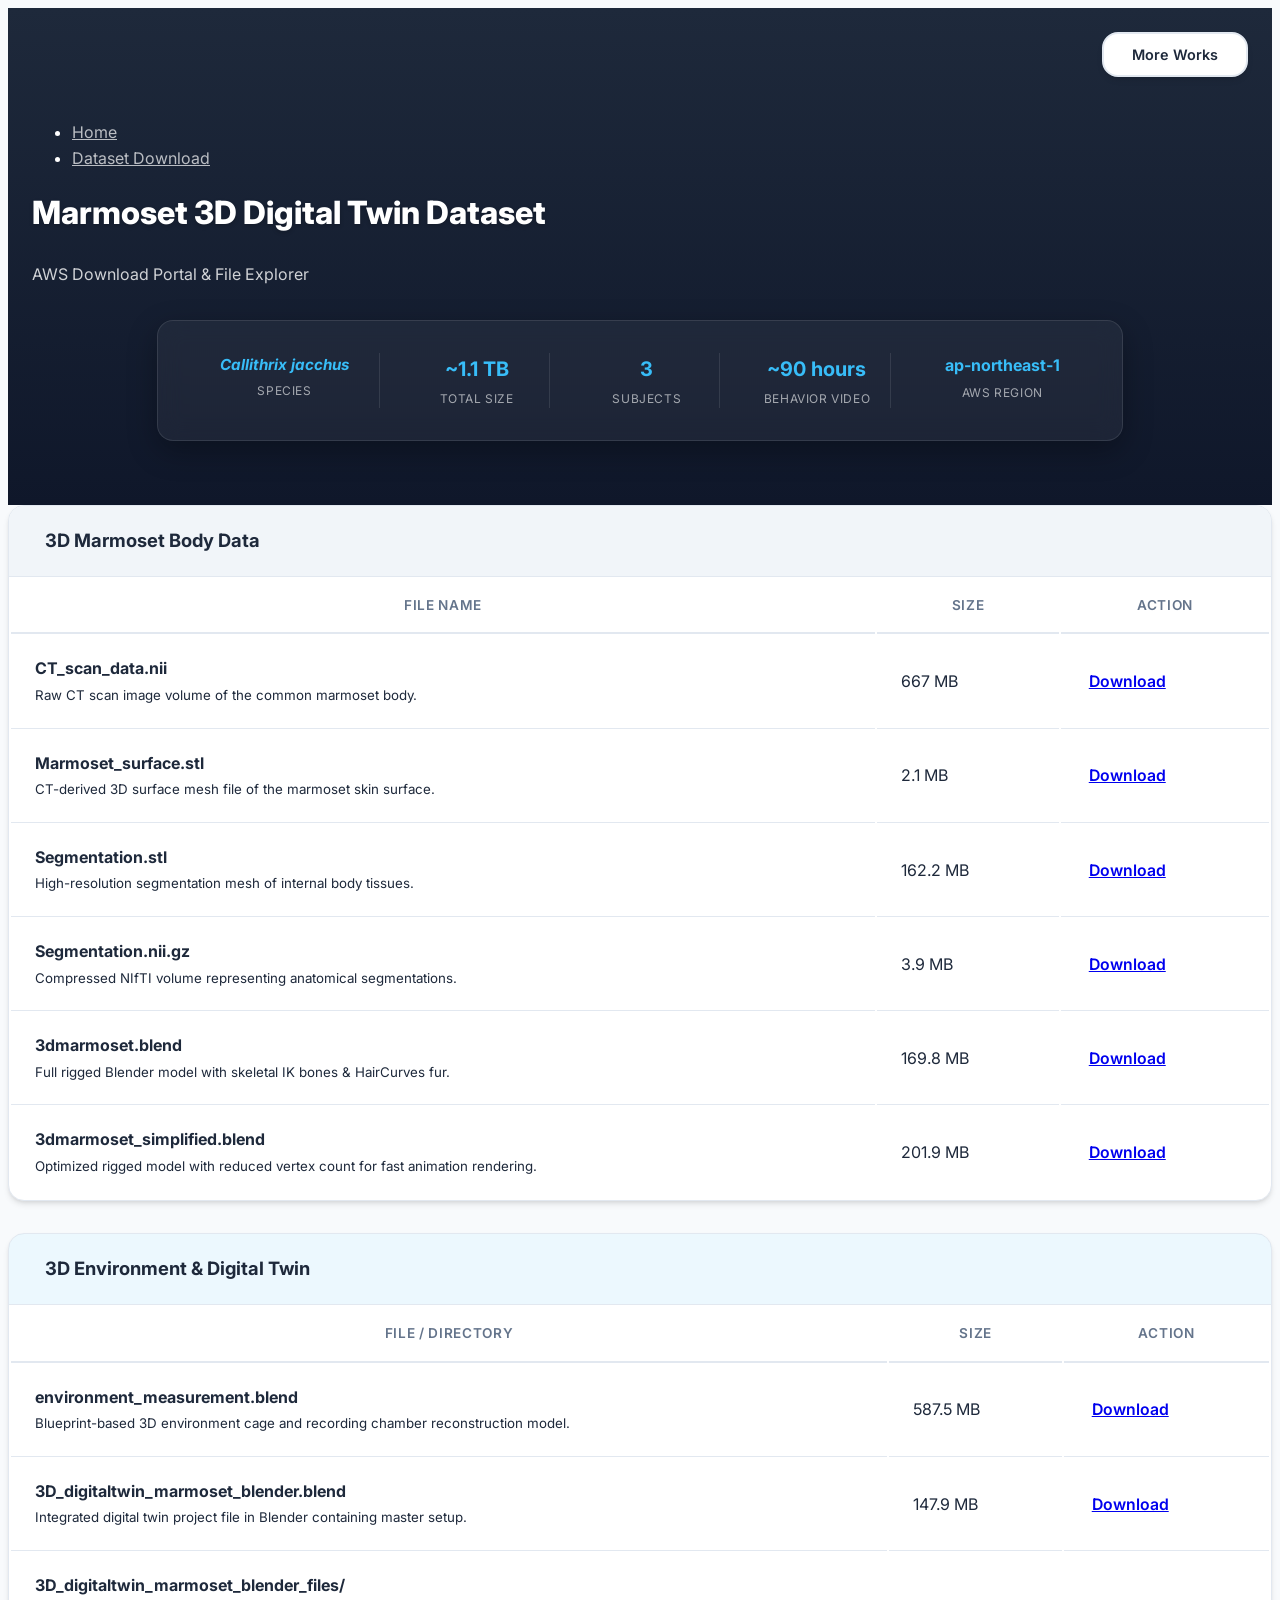
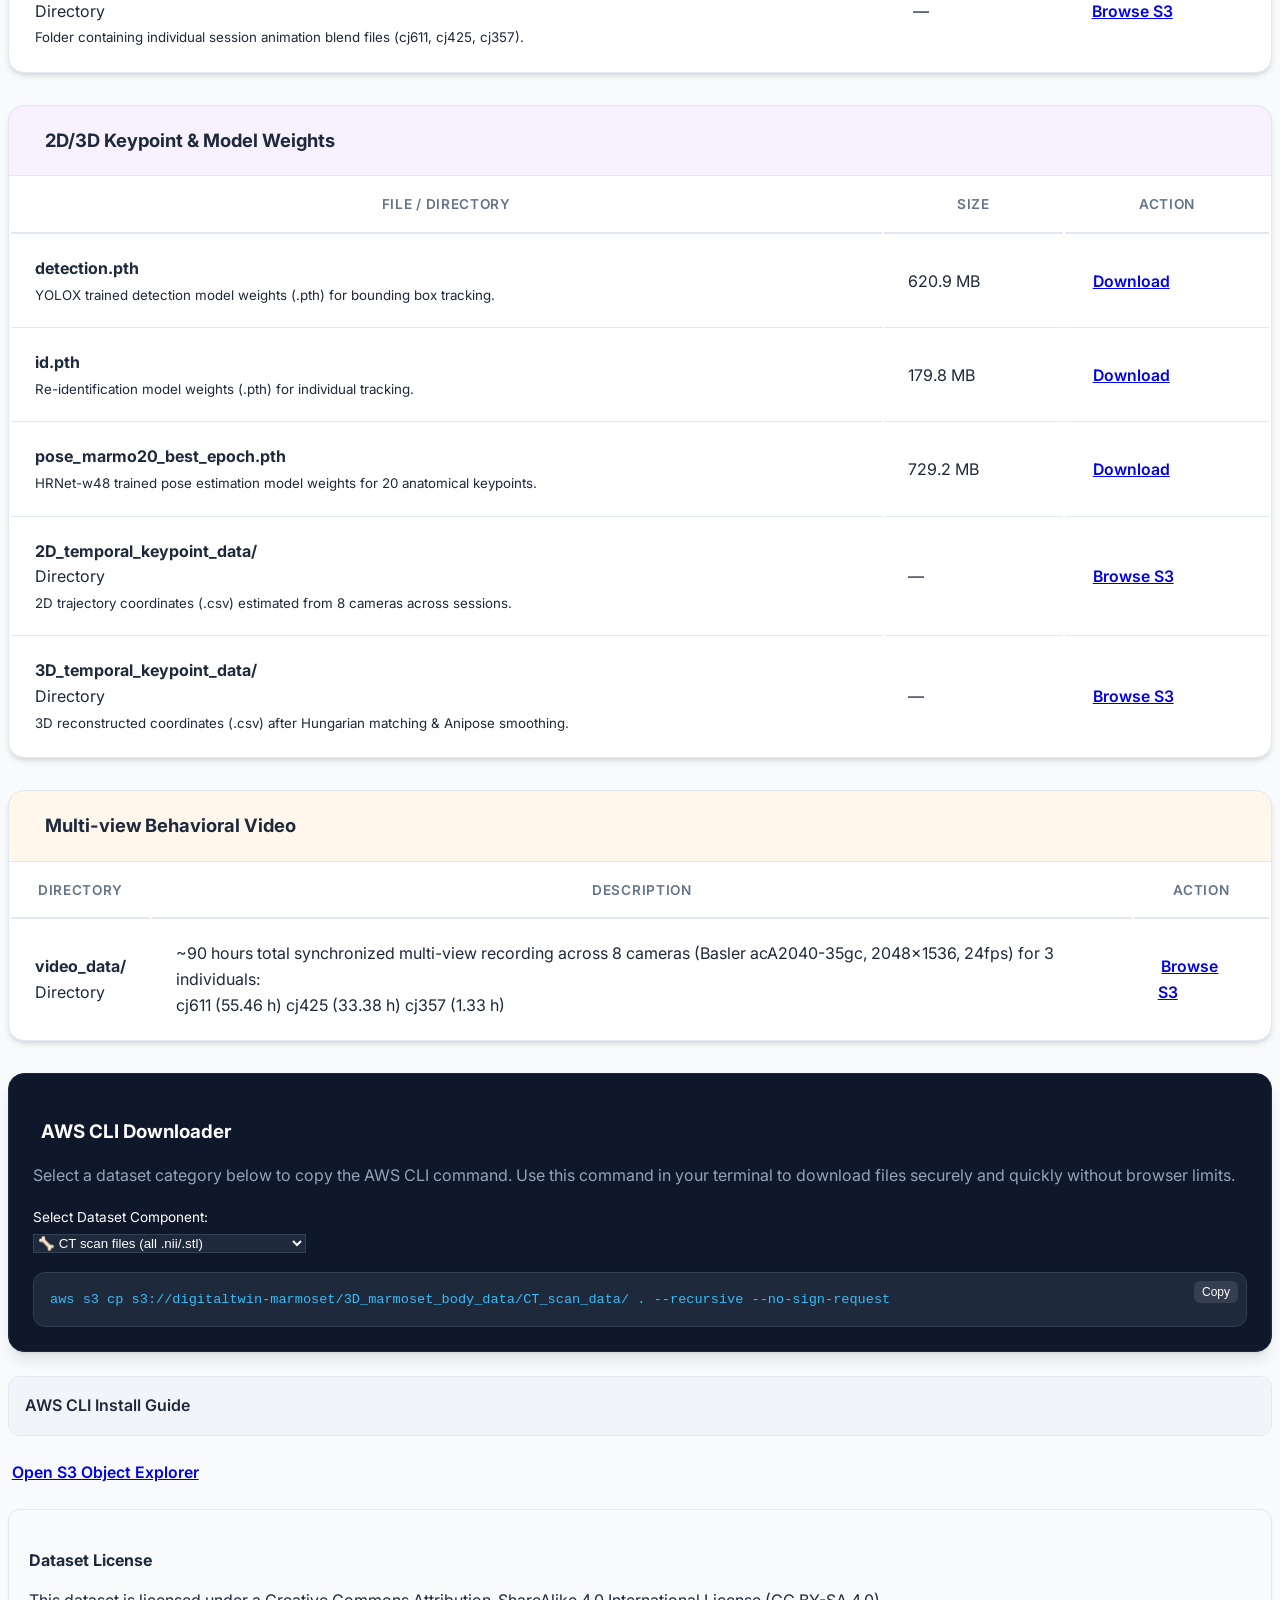
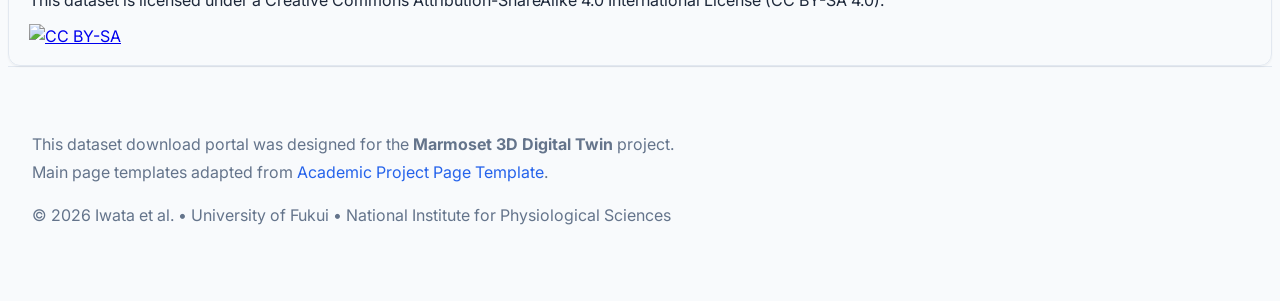
==== commit f0e283b1: "dataset.htmlのMetrics Panelで学名のカラム幅を広げ、フォントサイズを微調整してはみ出しを防止" ====
--- a/dataset.html
+++ b/dataset.html
@@ -69,7 +69,7 @@
     
     .metrics-grid {
       display: grid;
-      grid-template-columns: repeat(5, 1fr);
+      grid-template-columns: 1.3fr 1fr 1fr 1fr 1.2fr;
       gap: 1.5rem;
       text-align: center;
     }
@@ -332,7 +332,7 @@
         <div class="metrics-glass">
           <div class="metrics-grid">
             <div class="metric-item">
-              <div class="metric-val" style="font-size: 1rem; font-style: italic;">Callithrix jacchus</div>
+              <div class="metric-val" style="font-size: 0.95rem; font-style: italic;">Callithrix jacchus</div>
               <div class="metric-label">Species</div>
             </div>
             <div class="metric-item">
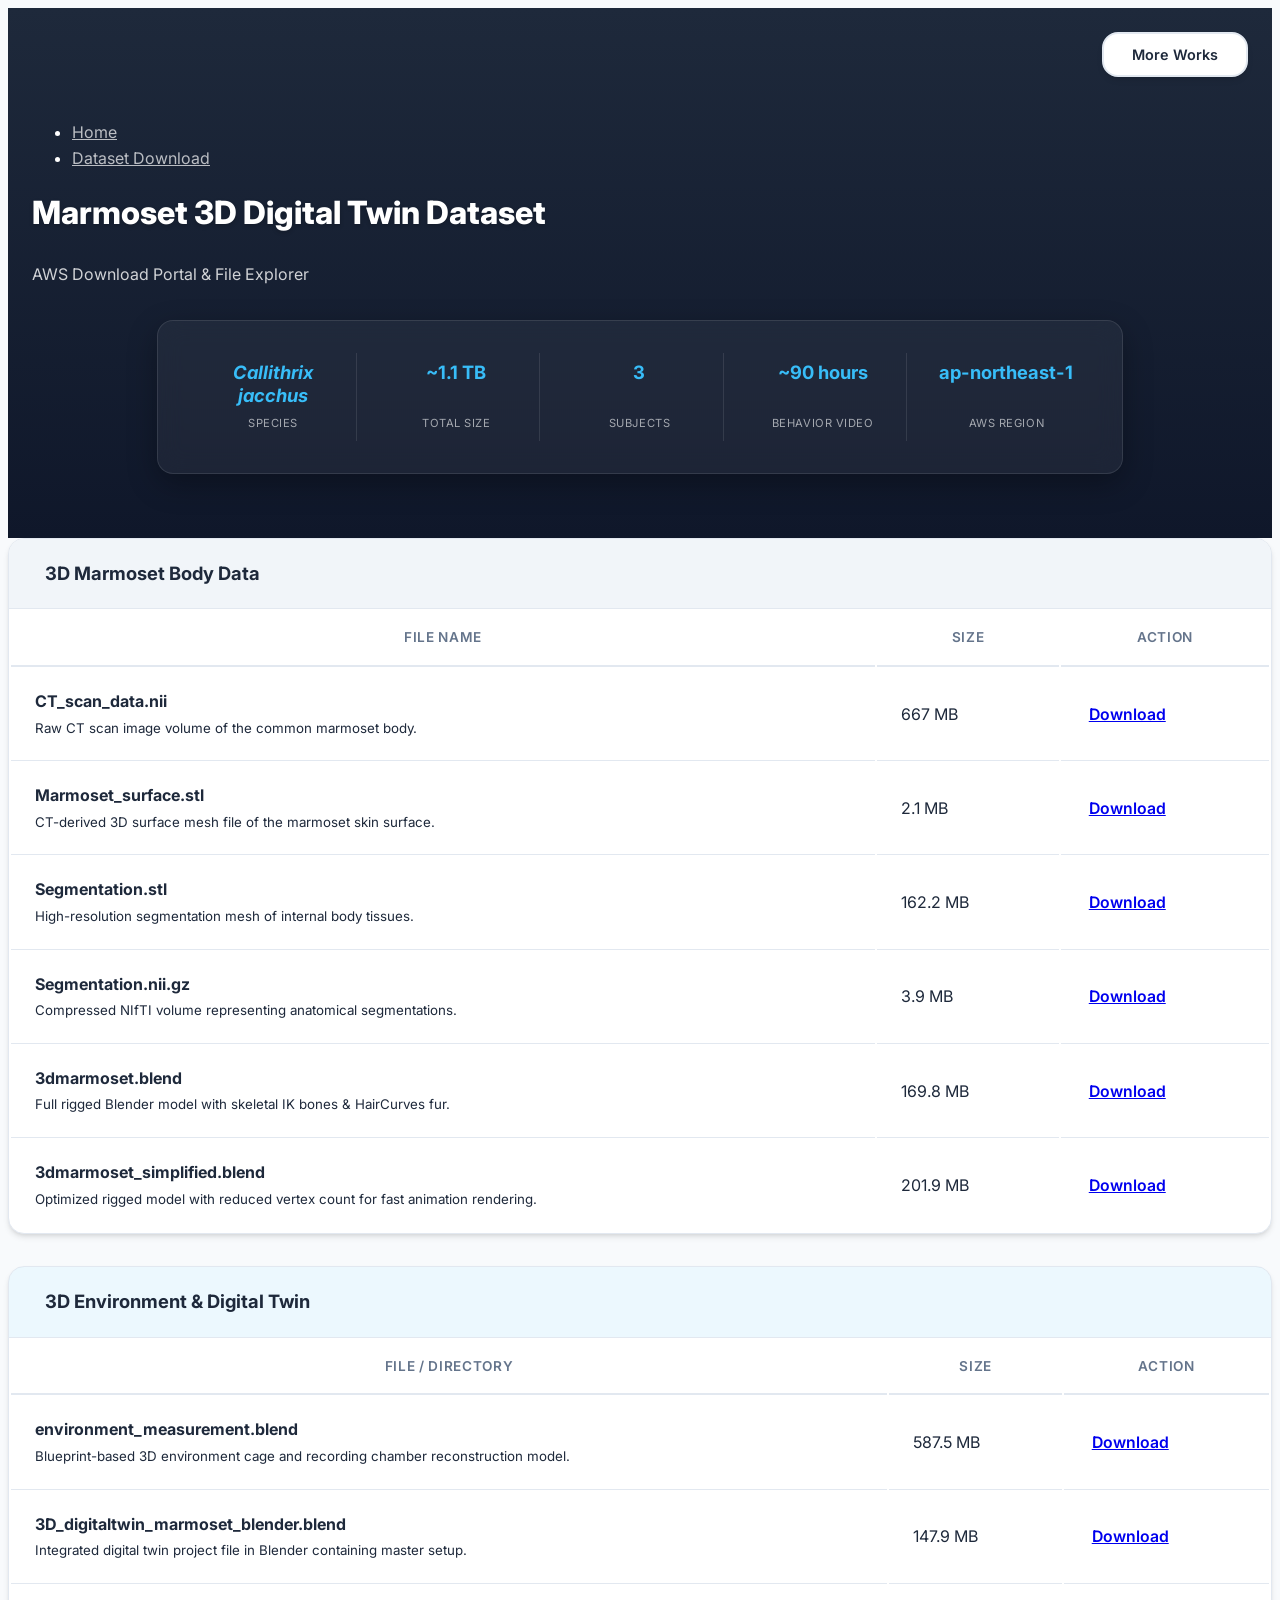
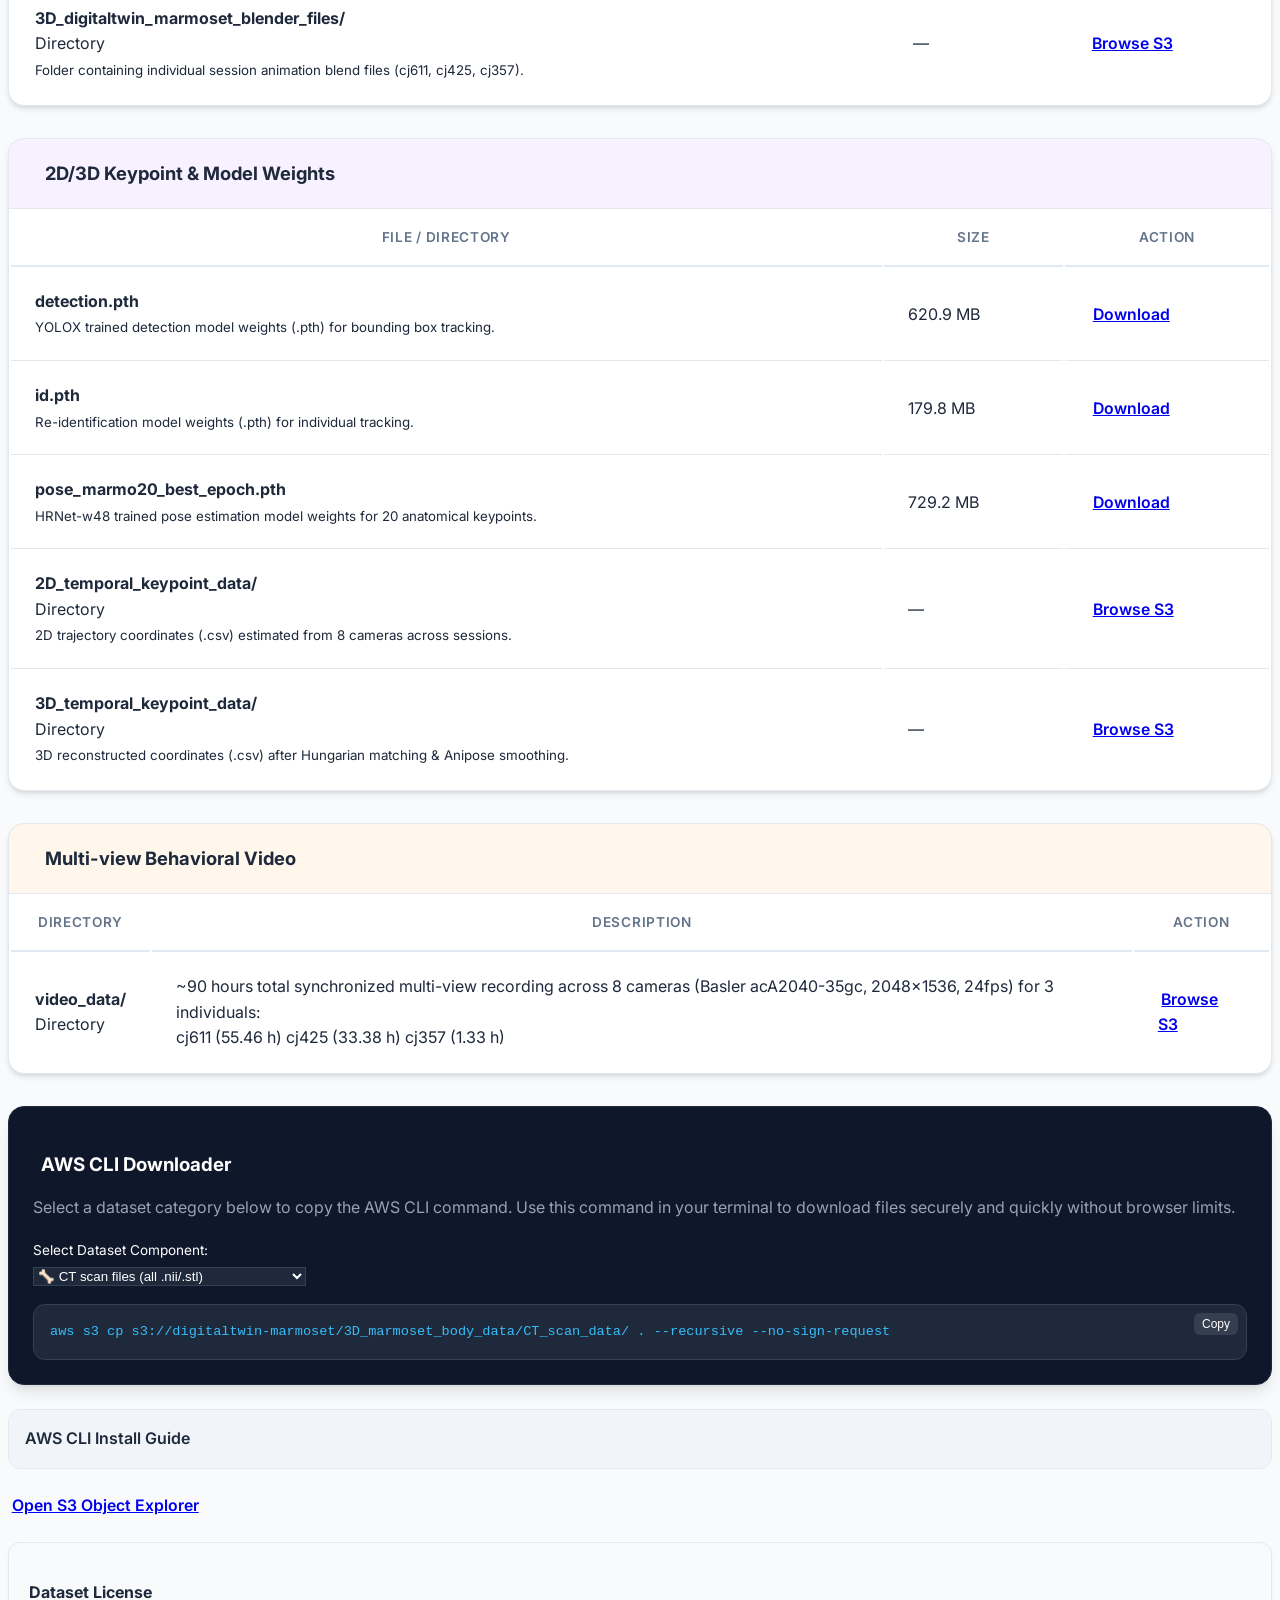
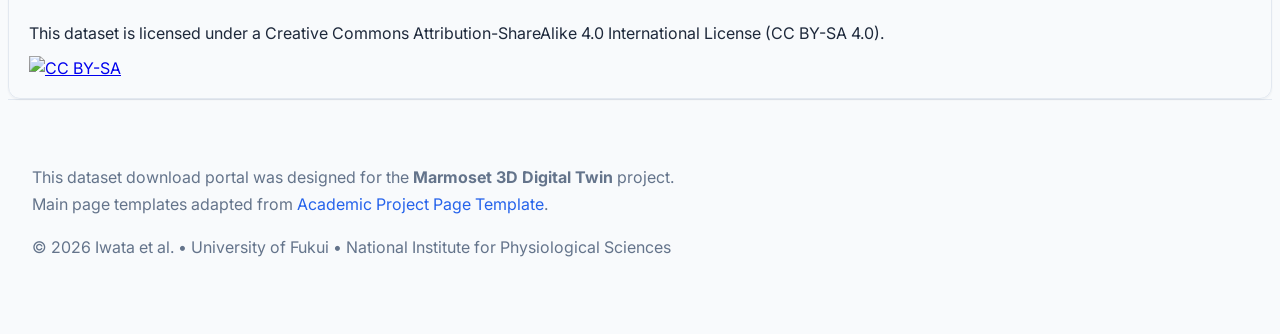
==== commit f3b1dffb: "dataset.htmlのMetrics Panelをリファクタリングして等幅カラムに戻し、余白と配置のバランスを調整" ====
--- a/dataset.html
+++ b/dataset.html
@@ -69,13 +69,18 @@
     
     .metrics-grid {
       display: grid;
-      grid-template-columns: 1.3fr 1fr 1fr 1fr 1.2fr;
-      gap: 1.5rem;
+      grid-template-columns: repeat(5, 1fr);
+      gap: 1rem;
       text-align: center;
+      align-items: stretch;
     }
     
     .metric-item {
       border-right: 1px solid rgba(255,255,255,0.1);
+      display: flex;
+      flex-direction: column;
+      justify-content: center;
+      padding: 0.5rem 0.25rem;
     }
     
     .metric-item:last-child {
@@ -83,17 +88,19 @@
     }
     
     .metric-val {
-      font-size: 1.25rem;
+      font-size: 1.15rem;
       font-weight: 700;
       color: #38bdf8;
+      line-height: 1.25;
+      margin-bottom: 0.5rem;
     }
     
     .metric-label {
-      font-size: 0.75rem;
+      font-size: 0.7rem;
       color: rgba(255, 255, 255, 0.6);
       text-transform: uppercase;
       letter-spacing: 0.05em;
-      margin-top: 0.25rem;
+      margin-top: auto;
     }
     
     /* Cards & Tables */
@@ -332,7 +339,7 @@
         <div class="metrics-glass">
           <div class="metrics-grid">
             <div class="metric-item">
-              <div class="metric-val" style="font-size: 0.95rem; font-style: italic;">Callithrix jacchus</div>
+              <div class="metric-val" style="font-style: italic;">Callithrix<br>jacchus</div>
               <div class="metric-label">Species</div>
             </div>
             <div class="metric-item">
@@ -348,7 +355,7 @@
               <div class="metric-label">Behavior Video</div>
             </div>
             <div class="metric-item">
-              <div class="metric-val" style="font-size: 1rem;">ap-northeast-1</div>
+              <div class="metric-val">ap-northeast-1</div>
               <div class="metric-label">AWS Region</div>
             </div>
           </div>
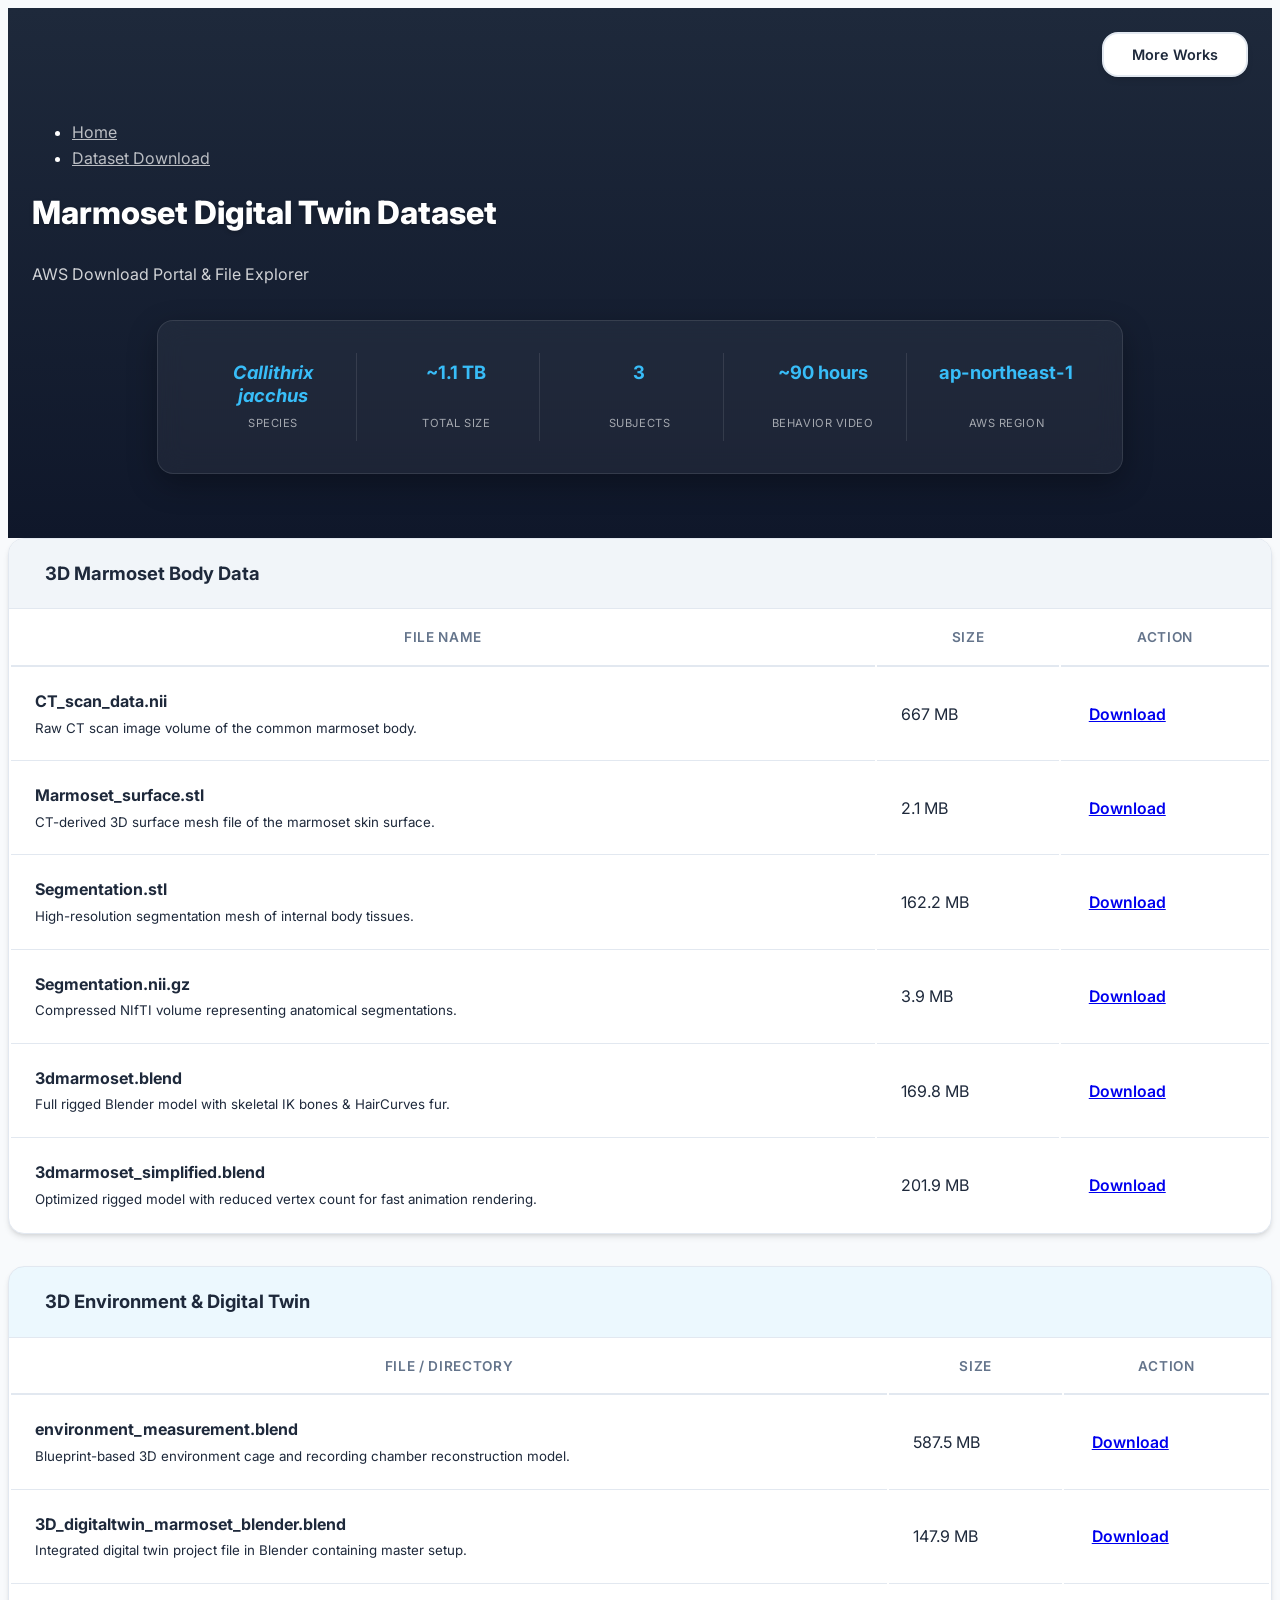
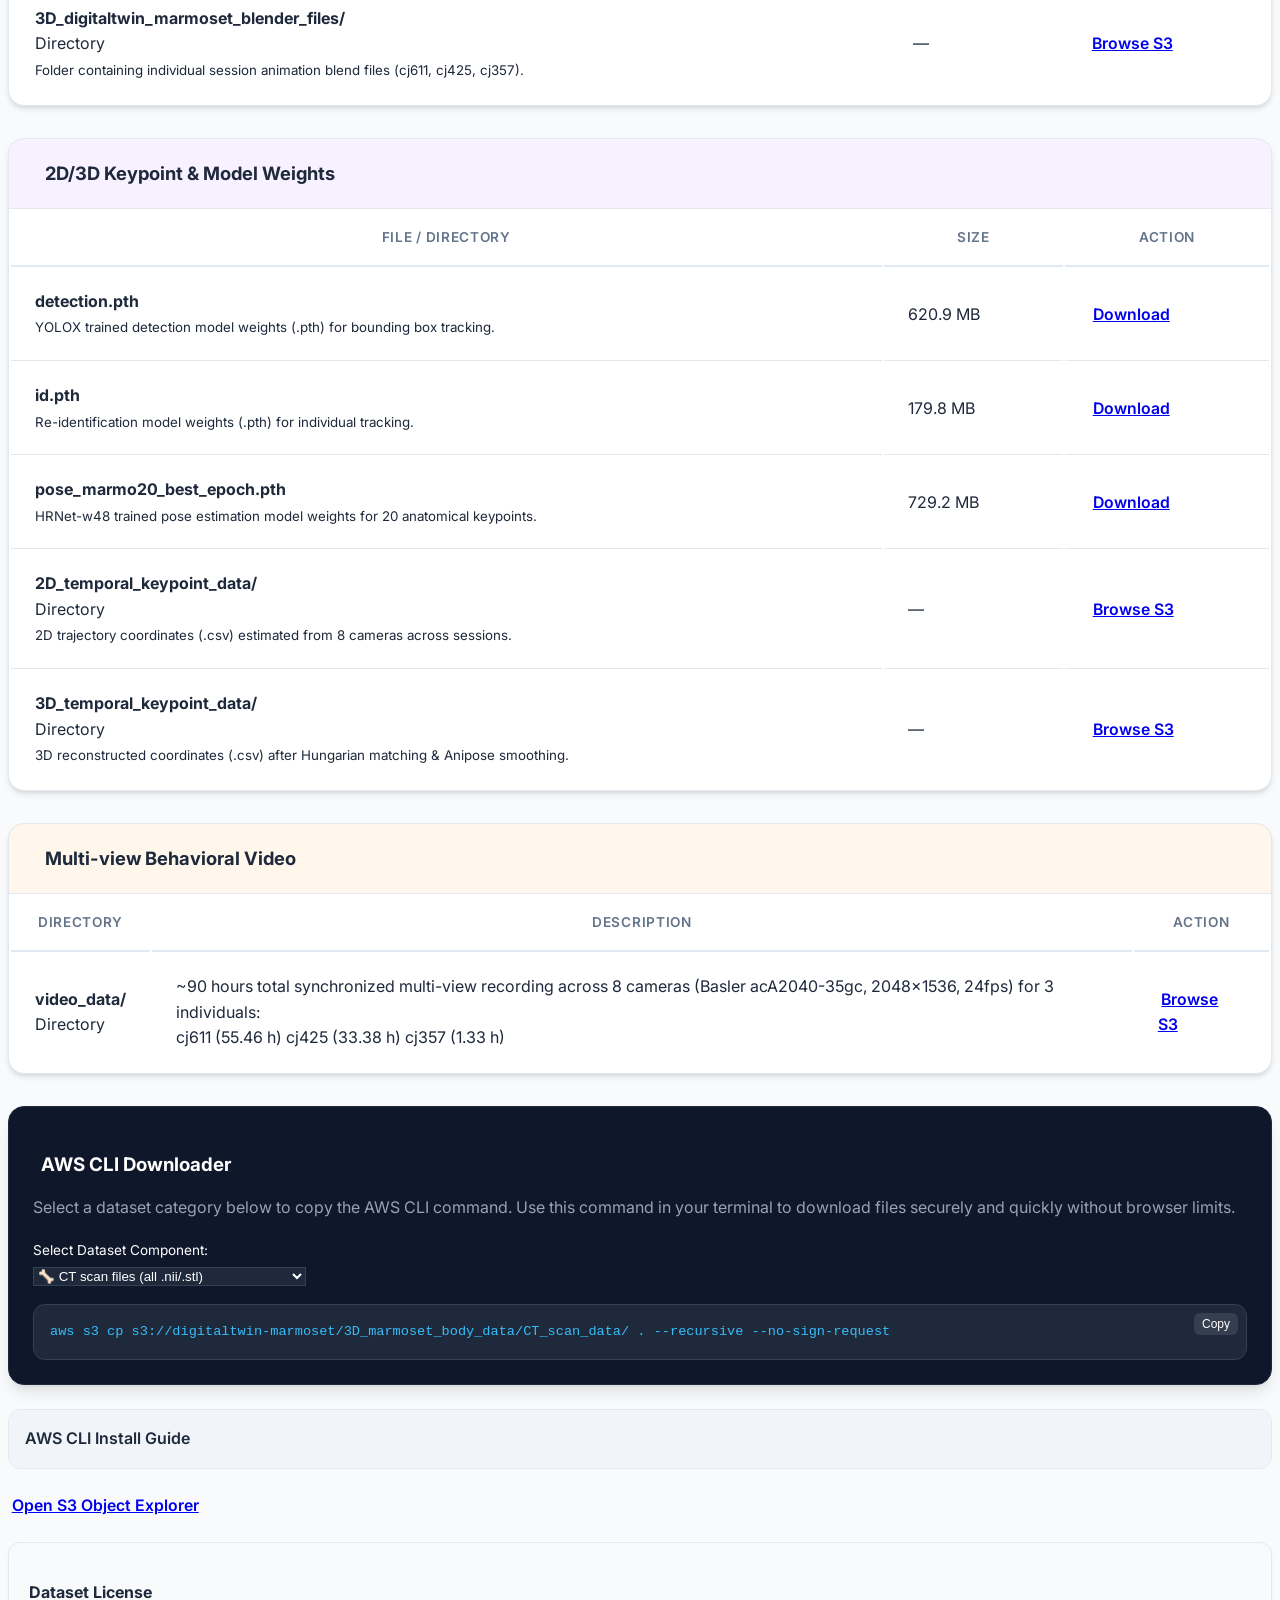
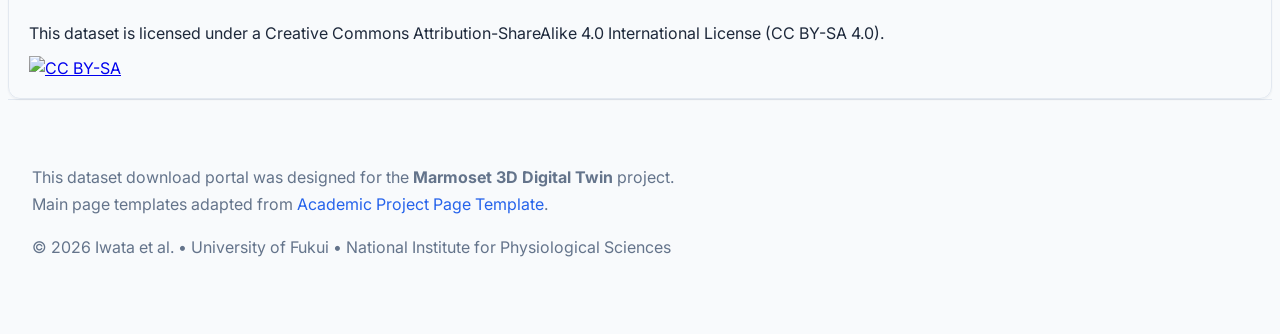
==== commit 4ba94152: "dataset.htmlのヘッダータイトルおよびメタタイトルから3Dの文字を削除" ====
--- a/dataset.html
+++ b/dataset.html
@@ -5,8 +5,8 @@
   <meta name="viewport" content="width=device-width, initial-scale=1">
   
   <!-- Primary Meta Tags -->
-  <title>Marmoset 3D Digital Twin Dataset | AWS Download Portal</title>
-  <meta name="title" content="Marmoset 3D Digital Twin Dataset | AWS Download Portal">
+  <title>Marmoset Digital Twin Dataset | AWS Download Portal</title>
+  <meta name="title" content="Marmoset Digital Twin Dataset | AWS Download Portal">
   <meta name="description" content="Download portal for the multimodal common marmoset 3D digital twin dataset, including CT scan data, rigged models, pose estimation weights, 2D/3D keypoints, and environment models.">
   <meta name="theme-color" content="#2563eb">
   
@@ -330,7 +330,7 @@
       </div>
       
       <div class="has-text-centered">
-        <h1 class="title is-1 publication-title">Marmoset 3D Digital Twin Dataset</h1>
+        <h1 class="title is-1 publication-title">Marmoset Digital Twin Dataset</h1>
         <p class="subtitle is-5 text-light" style="color: rgba(255,255,255,0.8);">
           AWS Download Portal &amp; File Explorer
         </p>
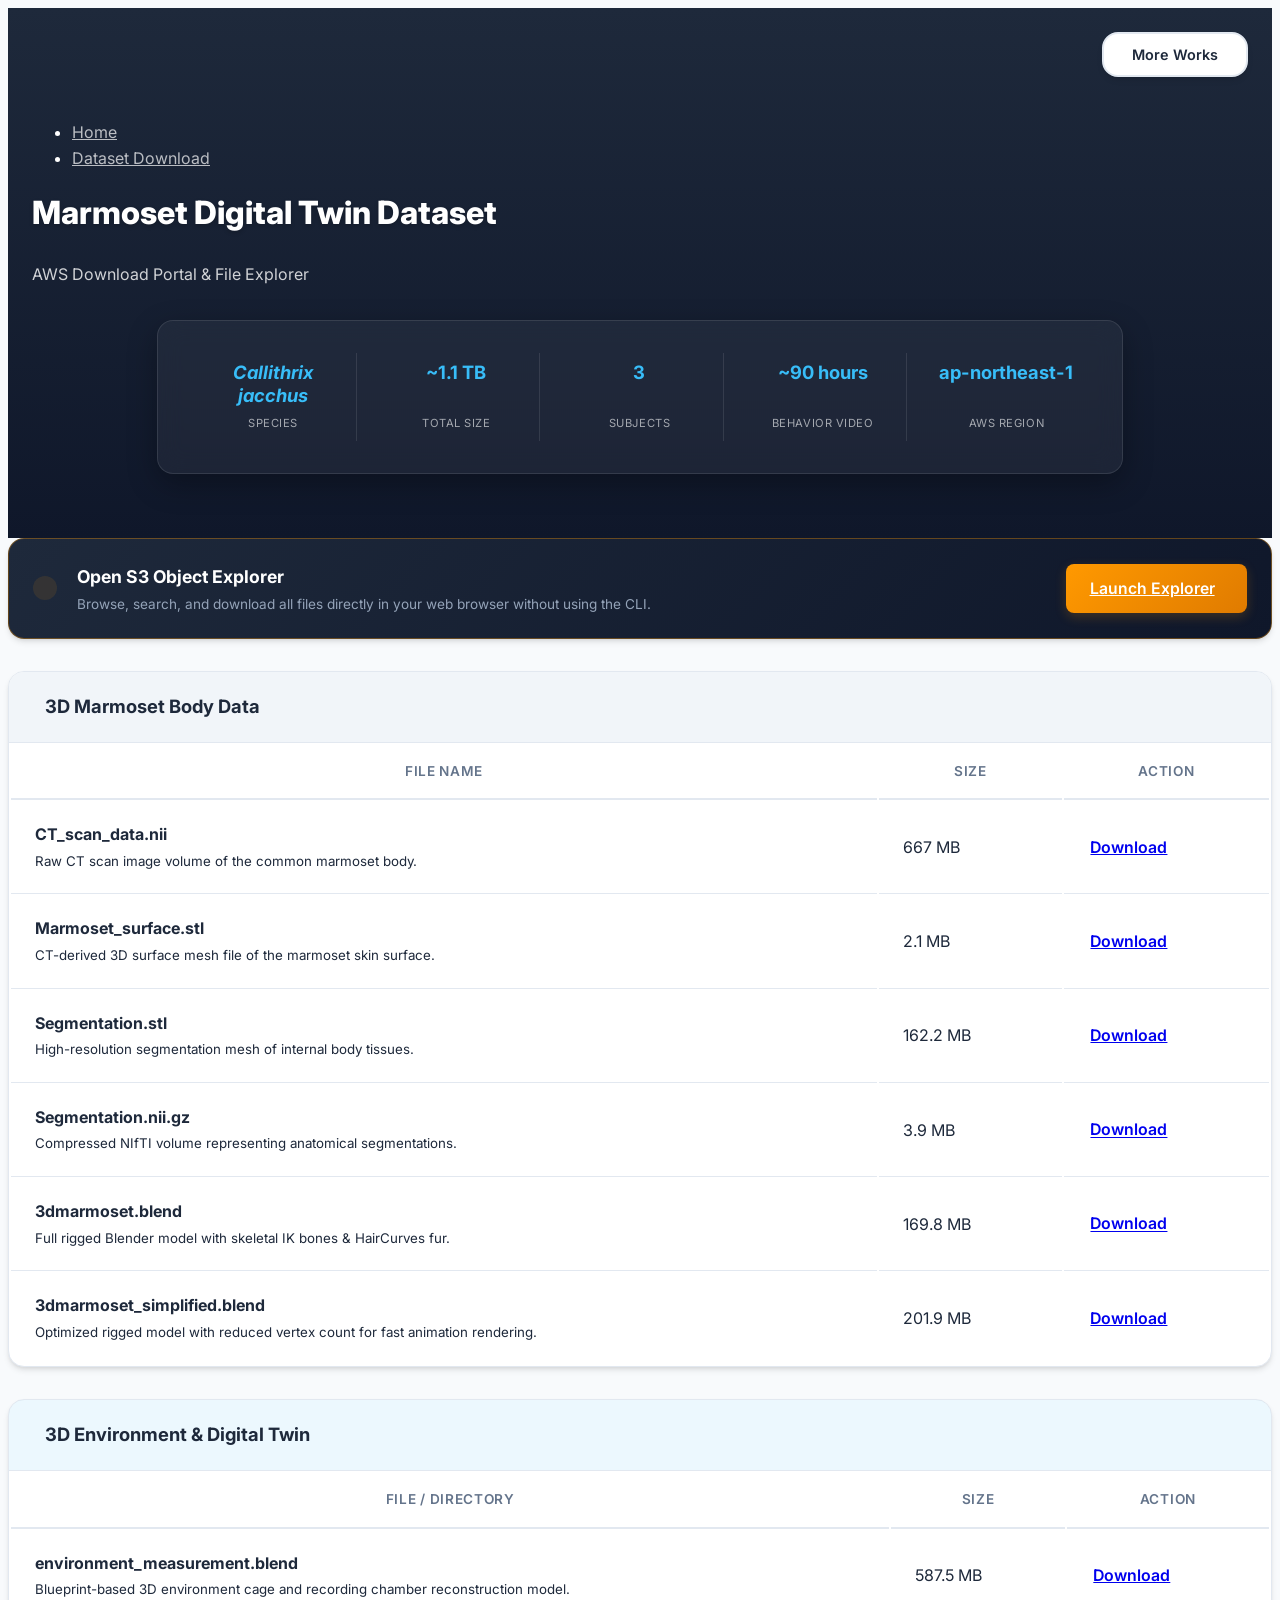
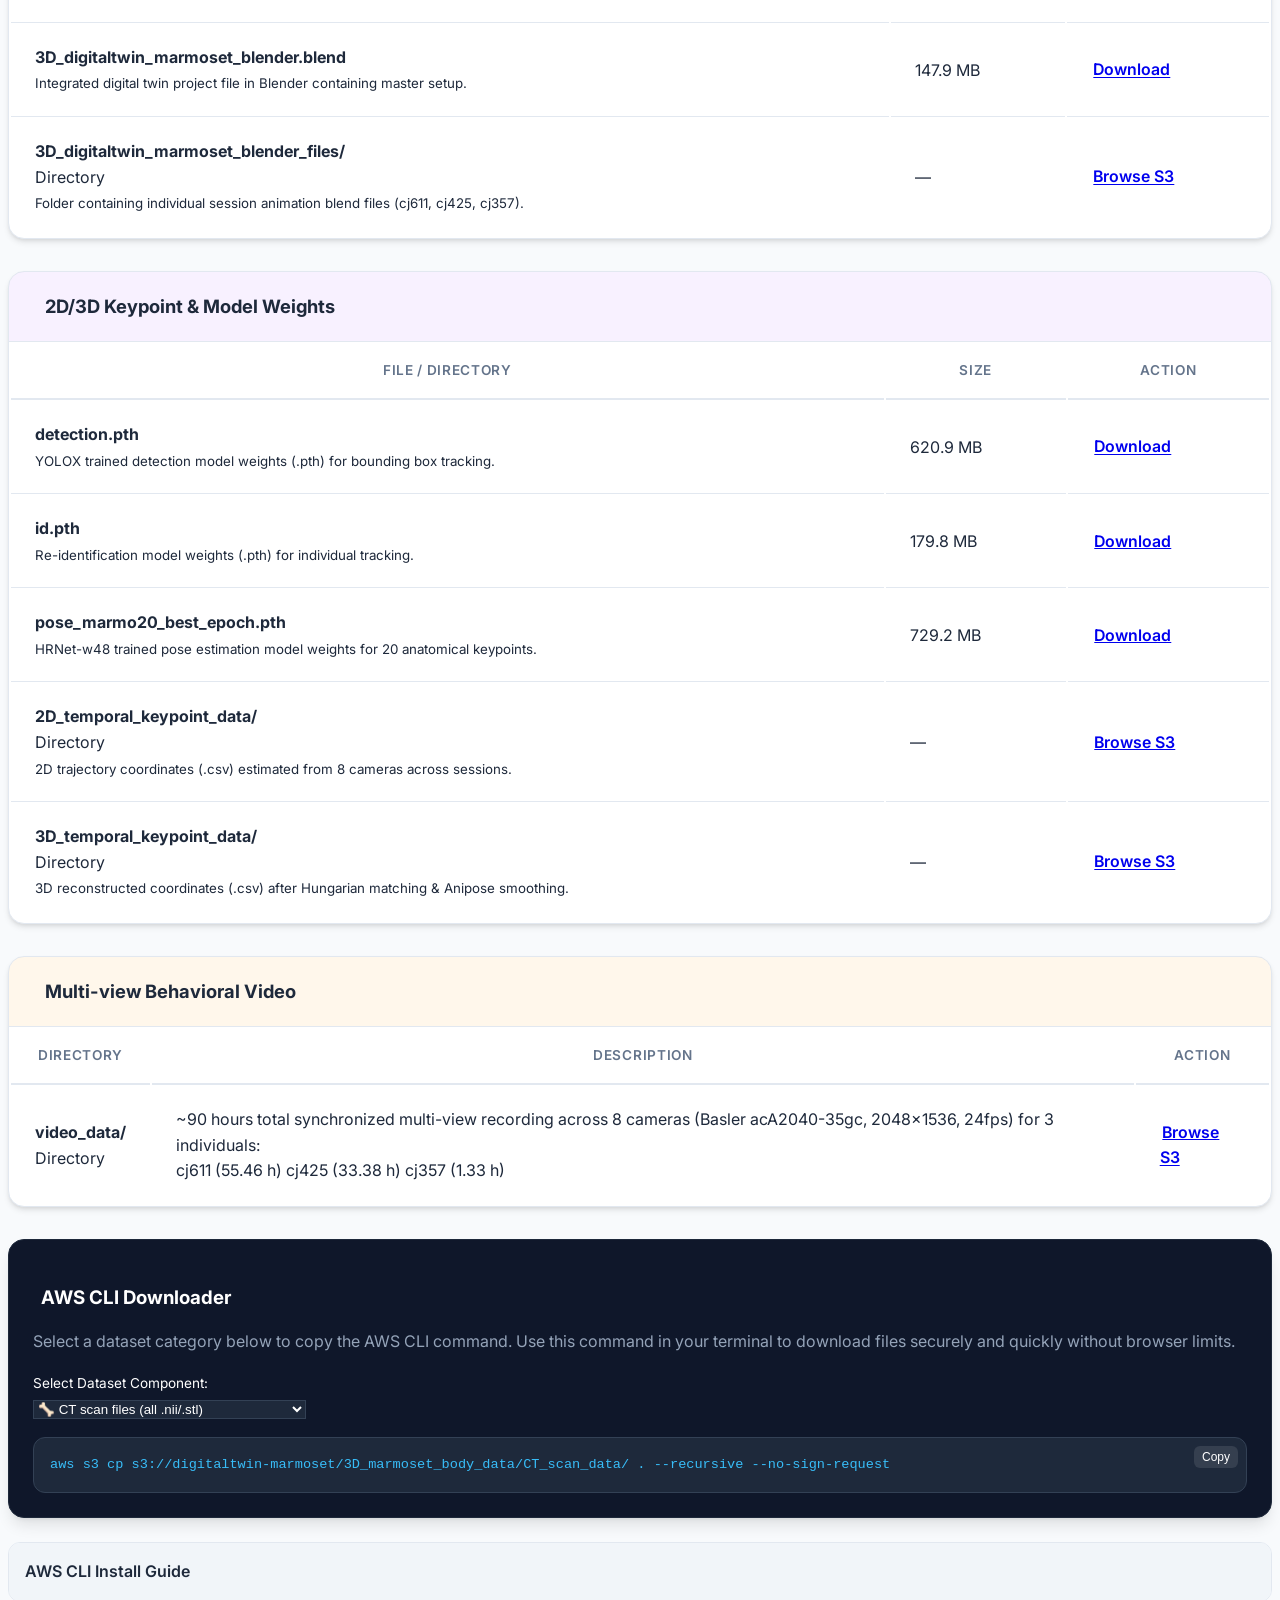
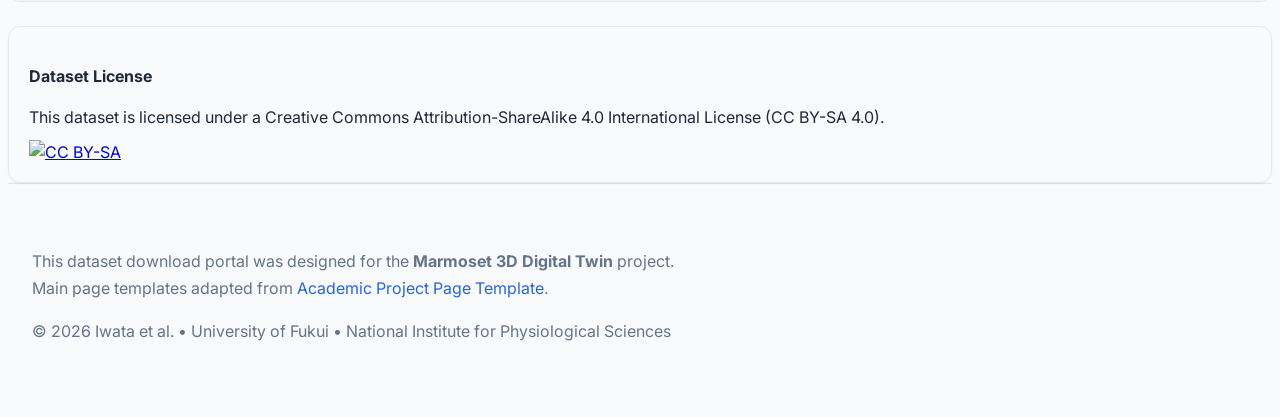
==== commit f1efd3b8: "S3 Object Explorerへのリンクを左側最上部に目立つバナーデザインとして配置変更" ====
--- a/dataset.html
+++ b/dataset.html
@@ -251,6 +251,78 @@
       display: block;
     }
     
+    /* S3 Explorer Alert Banner */
+    .s3-explorer-banner {
+      background: linear-gradient(135deg, #1e293b 0%, #0f172a 100%);
+      border: 1px solid rgba(255, 153, 0, 0.35);
+      border-radius: var(--border-radius-lg);
+      padding: 1.5rem;
+      margin-bottom: 2rem;
+      display: flex;
+      justify-content: space-between;
+      align-items: center;
+      gap: 1.5rem;
+      box-shadow: var(--shadow-md);
+      transition: var(--transition);
+    }
+    
+    .s3-explorer-banner:hover {
+      border-color: rgba(255, 153, 0, 0.6);
+      box-shadow: var(--shadow-lg);
+    }
+    
+    .s3-banner-content {
+      display: flex;
+      align-items: center;
+      gap: 1.25rem;
+    }
+    
+    .s3-banner-icon {
+      color: #ff9900;
+      background: rgba(255, 153, 0, 0.1);
+      padding: 0.75rem;
+      border-radius: 12px;
+      display: flex;
+      align-items: center;
+      justify-content: center;
+      flex-shrink: 0;
+    }
+    
+    .s3-banner-title {
+      color: white !important;
+      font-weight: 700;
+      font-size: 1.1rem;
+      margin: 0 0 0.25rem 0;
+    }
+    
+    .s3-banner-desc {
+      color: #94a3b8;
+      font-size: 0.85rem;
+      margin: 0;
+      line-height: 1.4;
+    }
+    
+    .s3-banner-btn {
+      background: linear-gradient(135deg, #ff9900 0%, #e07b00 100%) !important;
+      color: white !important;
+      border: none !important;
+      font-weight: 600 !important;
+      padding: 0.75rem 1.5rem !important;
+      border-radius: 8px !important;
+      box-shadow: 0 4px 12px rgba(255, 153, 0, 0.2);
+      transition: all 0.3s ease !important;
+      flex-shrink: 0;
+      display: inline-flex;
+      align-items: center;
+      gap: 0.5rem;
+    }
+    
+    .s3-banner-btn:hover {
+      transform: translateY(-2px);
+      box-shadow: 0 6px 20px rgba(255, 153, 0, 0.4);
+      opacity: 0.95;
+    }
+    
     /* Responsive fixes */
     @media screen and (max-width: 768px) {
       .metrics-grid {
@@ -265,6 +337,19 @@
       }
       .table-dataset th, .table-dataset td {
         padding: 0.75rem 1rem;
+      }
+      .s3-explorer-banner {
+        flex-direction: column;
+        align-items: flex-start;
+        gap: 1.25rem;
+        padding: 1.25rem;
+      }
+      .s3-banner-content {
+        gap: 1rem;
+      }
+      .s3-banner-btn {
+        width: 100%;
+        justify-content: center;
       }
     }
     @media screen and (max-width: 480px) {
@@ -371,6 +456,23 @@
         
         <!-- Left Side: Dataset Tables (8 columns) -->
         <div class="column is-8">
+          
+          <!-- S3 Explorer Banner -->
+          <div class="s3-explorer-banner">
+            <div class="s3-banner-content">
+              <div class="s3-banner-icon">
+                <i class="fas fa-folder-open fa-2x"></i>
+              </div>
+              <div class="s3-banner-text">
+                <h3 class="s3-banner-title">Open S3 Object Explorer</h3>
+                <p class="s3-banner-desc">Browse, search, and download all files directly in your web browser without using the CLI.</p>
+              </div>
+            </div>
+            <a href="https://digitaltwin-marmoset.s3.ap-northeast-1.amazonaws.com/index.html" target="_blank" class="button s3-banner-btn">
+              <span>Launch Explorer</span>
+              <span class="icon"><i class="fas fa-external-link-alt"></i></span>
+            </a>
+          </div>
           
           <!-- Category: Body Data -->
           <div class="card-dataset">
@@ -732,15 +834,6 @@
                 </div>
               </div>
             </div>
-            
-            <!-- Raw S3 Explorer Link -->
-            <div style="margin-top: 1.5rem;">
-              <a href="https://digitaltwin-marmoset.s3.ap-northeast-1.amazonaws.com/index.html" target="_blank" class="button is-fullwidth is-outlined is-link">
-                <span class="icon"><i class="fas fa-external-link-alt"></i></span>
-                <span>Open S3 Object Explorer</span>
-              </a>
-            </div>
-            
             <!-- License Info Card -->
             <div class="card" style="margin-top: 1.5rem; border-radius: var(--border-radius); border: 1px solid var(--border-color); box-shadow: var(--shadow-sm);">
               <div class="card-content" style="padding: 1rem 1.25rem;">
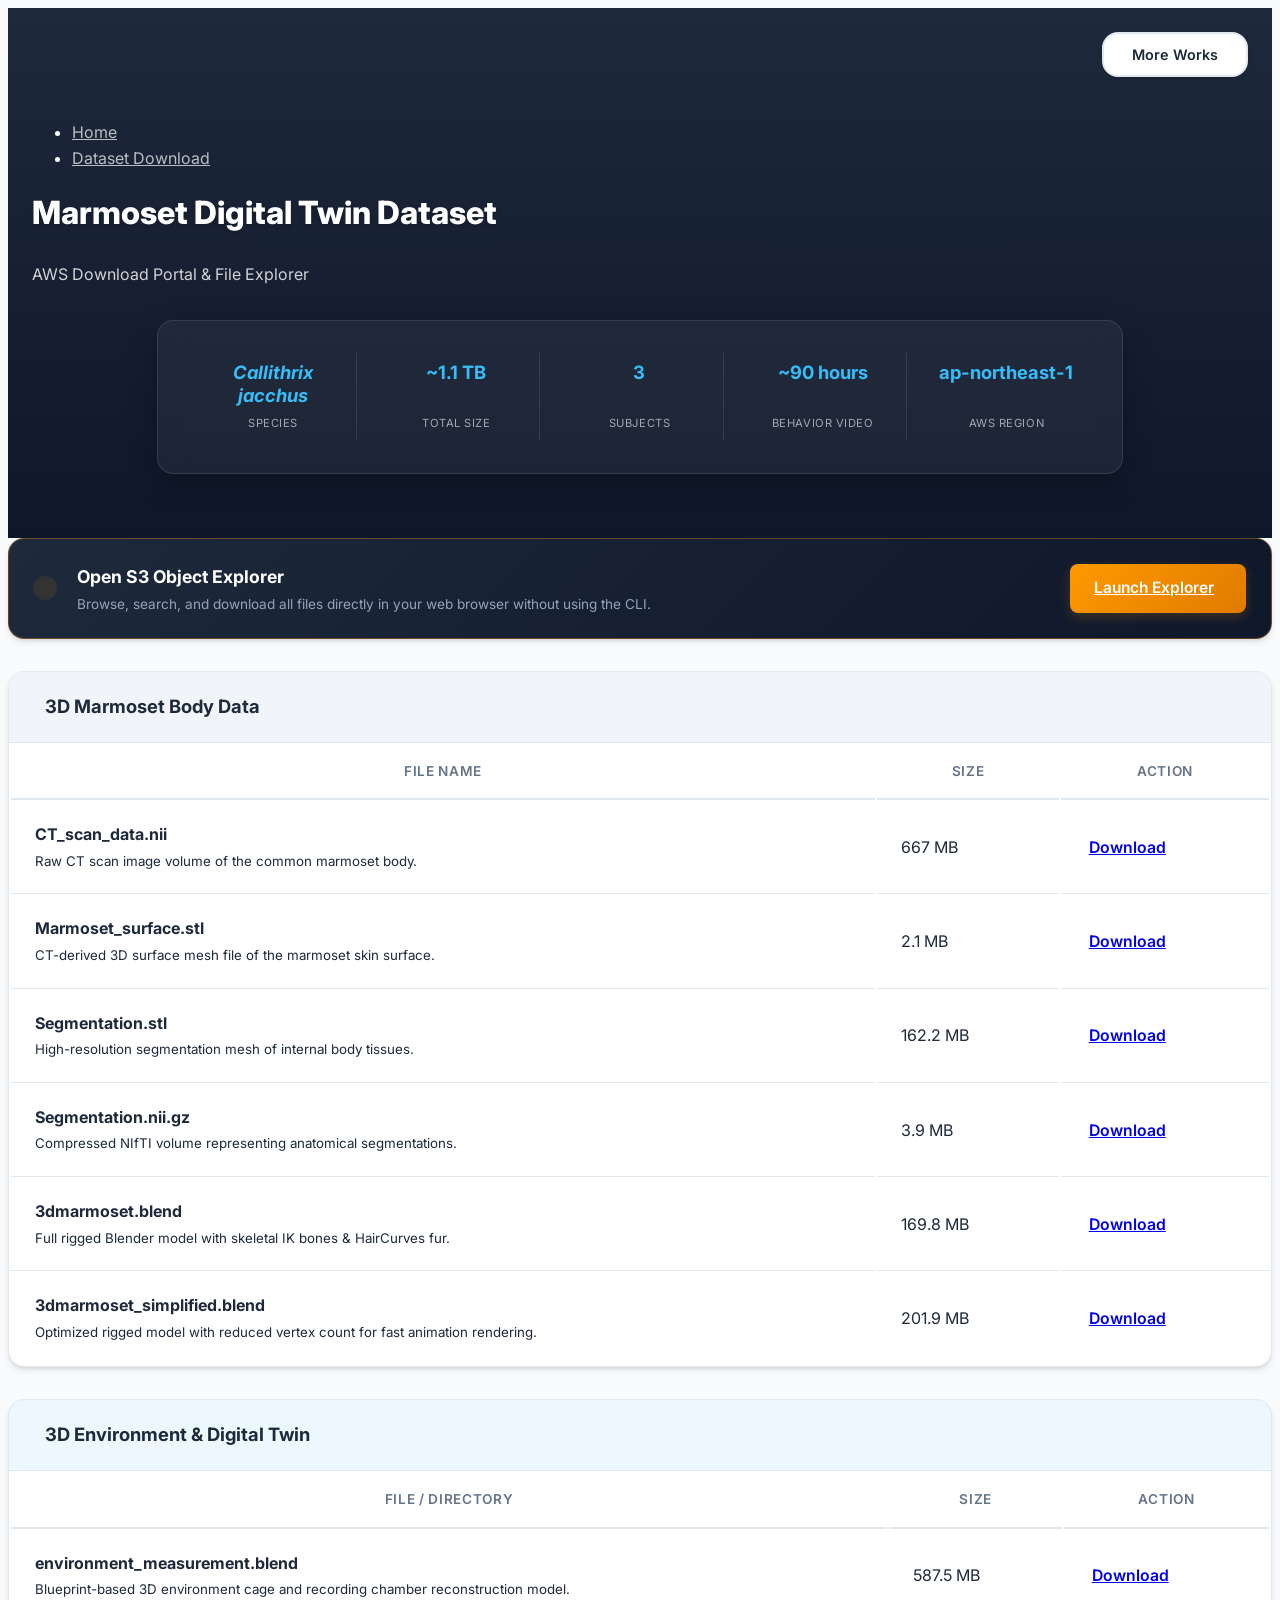
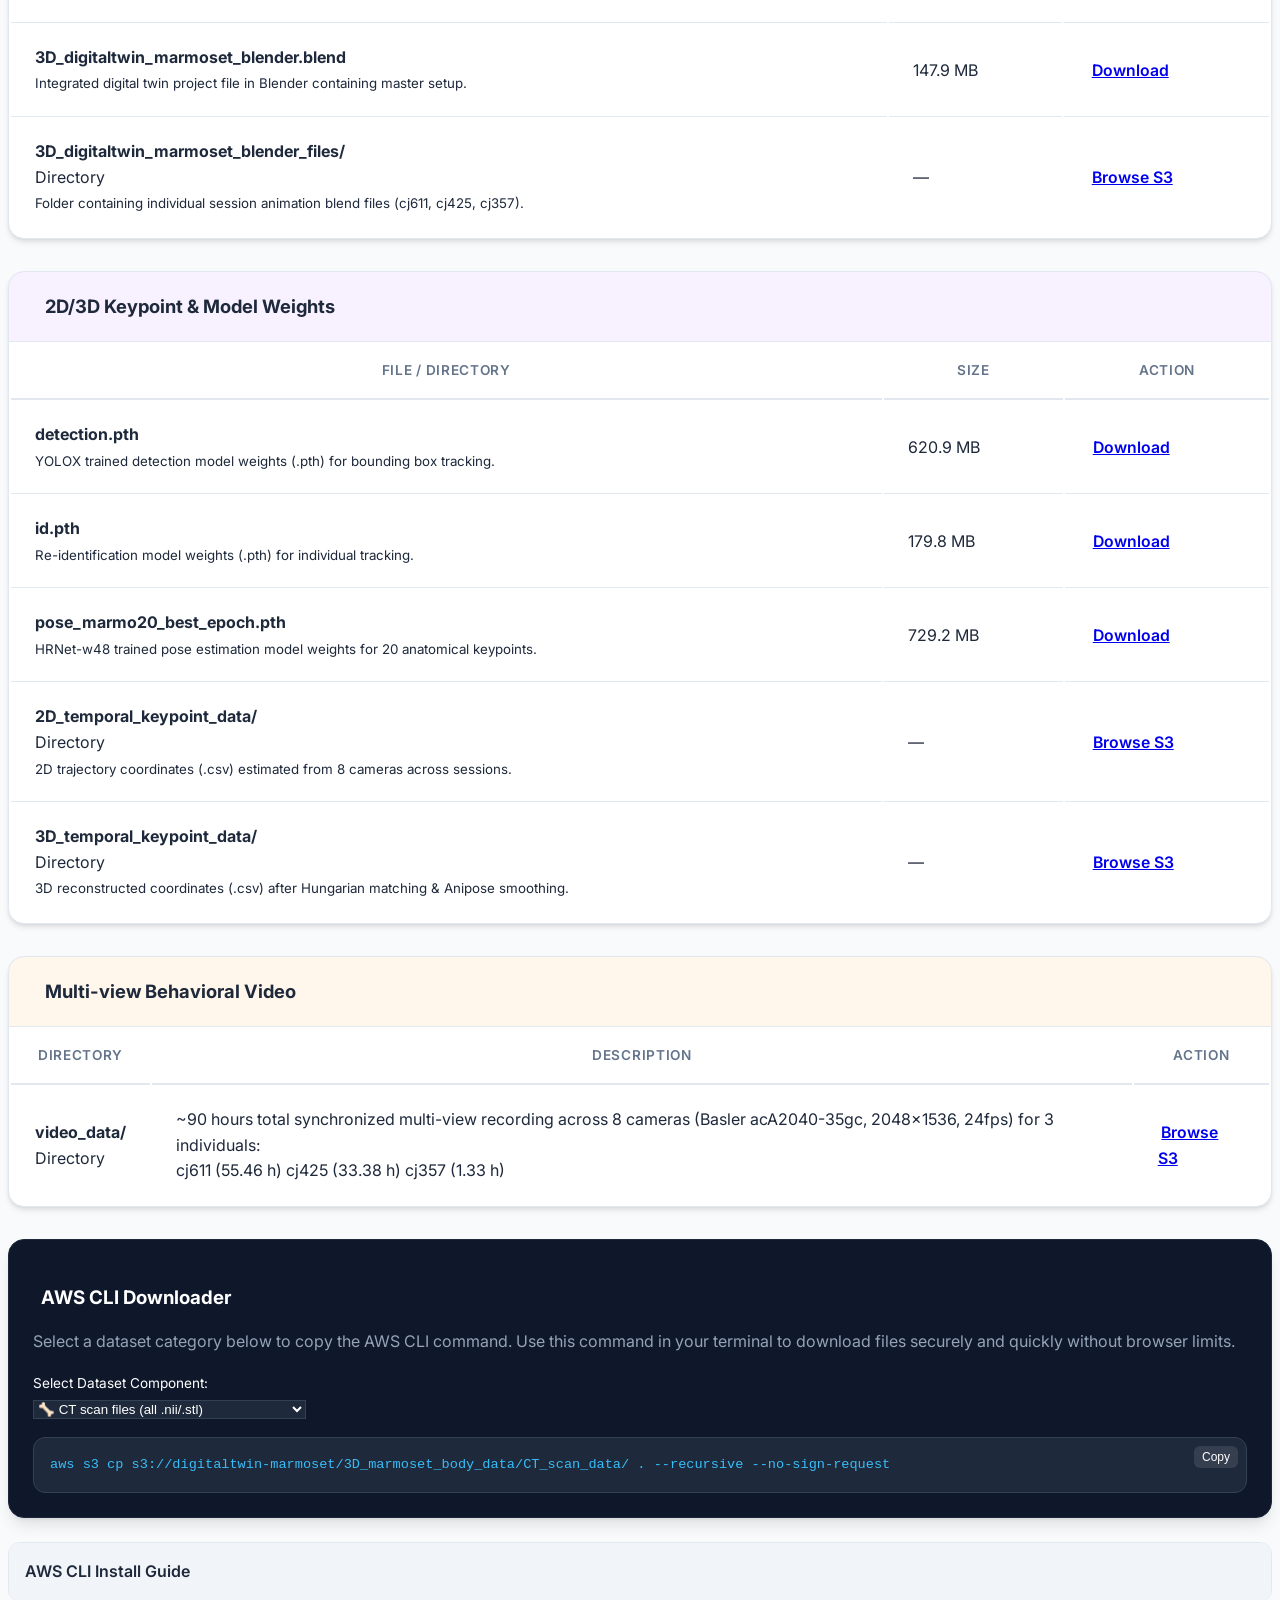
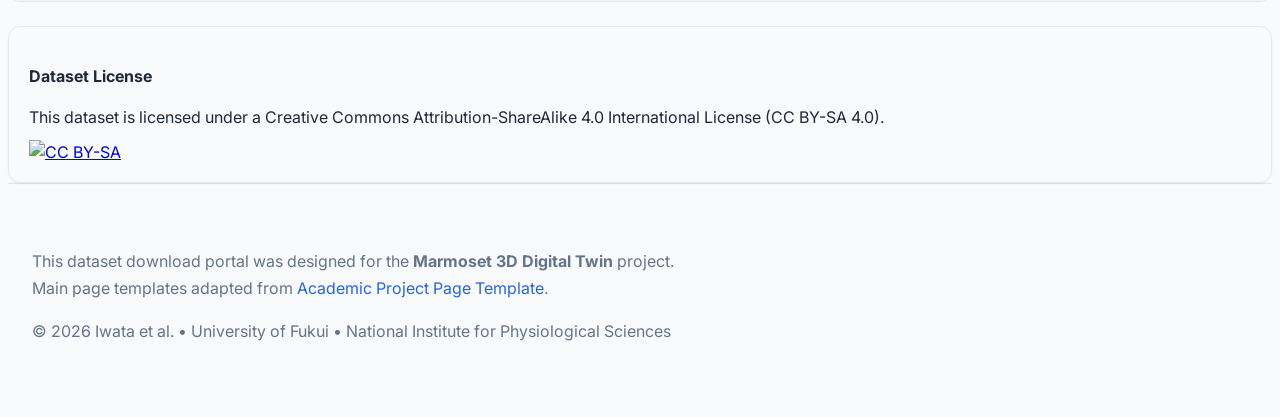
==== commit 3012e02c: "dataset.htmlにスマホ用のテーブルカードレイアウトを追加し、S3バナーとCLIジェネレータのレスポンシブ表示を最適化" ====
--- a/dataset.html
+++ b/dataset.html
@@ -335,23 +335,96 @@
       .metric-item:nth-child(4) {
         border-right: none;
       }
-      .table-dataset th, .table-dataset td {
-        padding: 0.75rem 1rem;
-      }
+      
+      .cli-generator {
+        position: relative;
+        top: 0;
+        margin-top: 1.5rem;
+      }
+      
+      /* Mobile Table Card Layout */
+      .table-dataset, 
+      .table-dataset thead, 
+      .table-dataset tbody, 
+      .table-dataset tr, 
+      .table-dataset td {
+        display: block;
+        width: 100%;
+        box-sizing: border-box;
+      }
+      
+      .table-dataset thead {
+        display: none;
+      }
+      
+      .table-dataset tr {
+        border-bottom: 1px solid var(--border-color);
+        padding: 1.25rem 1rem;
+        display: flex;
+        flex-direction: column;
+        gap: 0.75rem;
+      }
+      
+      .table-dataset tr:last-child {
+        border-bottom: none;
+      }
+      
+      .table-dataset td {
+        border: none !important;
+        padding: 0 !important;
+      }
+      
+      /* File description/text adjustment */
+      .table-dataset td br {
+        display: none; /* Hide <br> on mobile for cleaner look */
+      }
+      
+      .table-dataset td small {
+        display: block;
+        margin-top: 0.25rem;
+      }
+      
+      /* Size representation */
+      .table-dataset td.dataset-size {
+        font-size: 0.85rem;
+        color: var(--text-secondary);
+      }
+      
+      .table-dataset td.dataset-size::before {
+        content: "Size: ";
+        font-weight: 600;
+        color: var(--text-primary);
+      }
+      
+      .table-dataset td:last-child {
+        margin-top: 0.25rem;
+      }
+      
+      .table-dataset td:last-child .button {
+        width: 100%;
+        display: flex;
+        justify-content: center;
+        padding: 0.6rem 1rem;
+        height: auto;
+      }
+      
       .s3-explorer-banner {
         flex-direction: column;
         align-items: flex-start;
         gap: 1.25rem;
         padding: 1.25rem;
       }
+      
       .s3-banner-content {
         gap: 1rem;
       }
+      
       .s3-banner-btn {
         width: 100%;
         justify-content: center;
       }
     }
+    
     @media screen and (max-width: 480px) {
       .metrics-grid {
         grid-template-columns: 1fr;
@@ -359,10 +432,23 @@
       .metric-item {
         border-right: none;
         border-bottom: 1px solid rgba(255,255,255,0.1);
-        padding-bottom: 0.5rem;
+        padding: 0.75rem 0;
       }
       .metric-item:last-child {
         border-bottom: none;
+      }
+      
+      .s3-explorer-banner {
+        align-items: center;
+        text-align: center;
+        padding: 1rem;
+      }
+      
+      .s3-banner-content {
+        flex-direction: column;
+        align-items: center;
+        text-align: center;
+        gap: 0.75rem;
       }
     }
   </style>
@@ -495,7 +581,7 @@
                       <strong>CT_scan_data.nii</strong><br>
                       <small class="has-text-grey">Raw CT scan image volume of the common marmoset body.</small>
                     </td>
-                    <td>667 MB</td>
+                    <td class="dataset-size">667 MB</td>
                     <td>
                       <a href="https://digitaltwin-marmoset.s3.ap-northeast-1.amazonaws.com/3D_marmoset_body_data/CT_scan_data/CT_scan_data.nii" class="button is-small is-link is-rounded">
                         <span class="icon"><i class="fas fa-download"></i></span>
@@ -508,7 +594,7 @@
                       <strong>Marmoset_surface.stl</strong><br>
                       <small class="has-text-grey">CT-derived 3D surface mesh file of the marmoset skin surface.</small>
                     </td>
-                    <td>2.1 MB</td>
+                    <td class="dataset-size">2.1 MB</td>
                     <td>
                       <a href="https://digitaltwin-marmoset.s3.ap-northeast-1.amazonaws.com/3D_marmoset_body_data/CT_scan_data/Marmoset_surface.stl" class="button is-small is-link is-rounded">
                         <span class="icon"><i class="fas fa-download"></i></span>
@@ -521,7 +607,7 @@
                       <strong>Segmentation.stl</strong><br>
                       <small class="has-text-grey">High-resolution segmentation mesh of internal body tissues.</small>
                     </td>
-                    <td>162.2 MB</td>
+                    <td class="dataset-size">162.2 MB</td>
                     <td>
                       <a href="https://digitaltwin-marmoset.s3.ap-northeast-1.amazonaws.com/3D_marmoset_body_data/CT_scan_data/Segmentation.stl" class="button is-small is-link is-rounded">
                         <span class="icon"><i class="fas fa-download"></i></span>
@@ -534,7 +620,7 @@
                       <strong>Segmentation.nii.gz</strong><br>
                       <small class="has-text-grey">Compressed NIfTI volume representing anatomical segmentations.</small>
                     </td>
-                    <td>3.9 MB</td>
+                    <td class="dataset-size">3.9 MB</td>
                     <td>
                       <a href="https://digitaltwin-marmoset.s3.ap-northeast-1.amazonaws.com/3D_marmoset_body_data/CT_scan_data/Segmentation.nii.gz" class="button is-small is-link is-rounded">
                         <span class="icon"><i class="fas fa-download"></i></span>
@@ -547,7 +633,7 @@
                       <strong>3dmarmoset.blend</strong><br>
                       <small class="has-text-grey">Full rigged Blender model with skeletal IK bones &amp; HairCurves fur.</small>
                     </td>
-                    <td>169.8 MB</td>
+                    <td class="dataset-size">169.8 MB</td>
                     <td>
                       <a href="https://digitaltwin-marmoset.s3.ap-northeast-1.amazonaws.com/3D_marmoset_body_data/3dmarmoset.blend" class="button is-small is-link is-rounded">
                         <span class="icon"><i class="fas fa-download"></i></span>
@@ -560,7 +646,7 @@
                       <strong>3dmarmoset_simplified.blend</strong><br>
                       <small class="has-text-grey">Optimized rigged model with reduced vertex count for fast animation rendering.</small>
                     </td>
-                    <td>201.9 MB</td>
+                    <td class="dataset-size">201.9 MB</td>
                     <td>
                       <a href="https://digitaltwin-marmoset.s3.ap-northeast-1.amazonaws.com/3D_marmoset_body_data/3dmarmoset_simplified.blend" class="button is-small is-link is-rounded">
                         <span class="icon"><i class="fas fa-download"></i></span>
@@ -594,7 +680,7 @@
                       <strong>environment_measurement.blend</strong><br>
                       <small class="has-text-grey">Blueprint-based 3D environment cage and recording chamber reconstruction model.</small>
                     </td>
-                    <td>587.5 MB</td>
+                    <td class="dataset-size">587.5 MB</td>
                     <td>
                       <a href="https://digitaltwin-marmoset.s3.ap-northeast-1.amazonaws.com/3D_environmental_data/environment_measurement.blend" class="button is-small is-link is-rounded">
                         <span class="icon"><i class="fas fa-download"></i></span>
@@ -607,7 +693,7 @@
                       <strong>3D_digitaltwin_marmoset_blender.blend</strong><br>
                       <small class="has-text-grey">Integrated digital twin project file in Blender containing master setup.</small>
                     </td>
-                    <td>147.9 MB</td>
+                    <td class="dataset-size">147.9 MB</td>
                     <td>
                       <a href="https://digitaltwin-marmoset.s3.ap-northeast-1.amazonaws.com/3D_digital_twin_data/3D_digitaltwin_marmoset_blender.blend" class="button is-small is-link is-rounded">
                         <span class="icon"><i class="fas fa-download"></i></span>
@@ -655,7 +741,7 @@
                       <strong>detection.pth</strong><br>
                       <small class="has-text-grey">YOLOX trained detection model weights (.pth) for bounding box tracking.</small>
                     </td>
-                    <td>620.9 MB</td>
+                    <td class="dataset-size">620.9 MB</td>
                     <td>
                       <a href="https://digitaltwin-marmoset.s3.ap-northeast-1.amazonaws.com/marmoset_keypoint_data/trained_model/detection.pth" class="button is-small is-link is-rounded">
                         <span class="icon"><i class="fas fa-download"></i></span>
@@ -668,7 +754,7 @@
                       <strong>id.pth</strong><br>
                       <small class="has-text-grey">Re-identification model weights (.pth) for individual tracking.</small>
                     </td>
-                    <td>179.8 MB</td>
+                    <td class="dataset-size">179.8 MB</td>
                     <td>
                       <a href="https://digitaltwin-marmoset.s3.ap-northeast-1.amazonaws.com/marmoset_keypoint_data/trained_model/id.pth" class="button is-small is-link is-rounded">
                         <span class="icon"><i class="fas fa-download"></i></span>
@@ -681,7 +767,7 @@
                       <strong>pose_marmo20_best_epoch.pth</strong><br>
                       <small class="has-text-grey">HRNet-w48 trained pose estimation model weights for 20 anatomical keypoints.</small>
                     </td>
-                    <td>729.2 MB</td>
+                    <td class="dataset-size">729.2 MB</td>
                     <td>
                       <a href="https://digitaltwin-marmoset.s3.ap-northeast-1.amazonaws.com/marmoset_keypoint_data/trained_model/pose_marmo20_best_epoch.pth" class="button is-small is-link is-rounded">
                         <span class="icon"><i class="fas fa-download"></i></span>
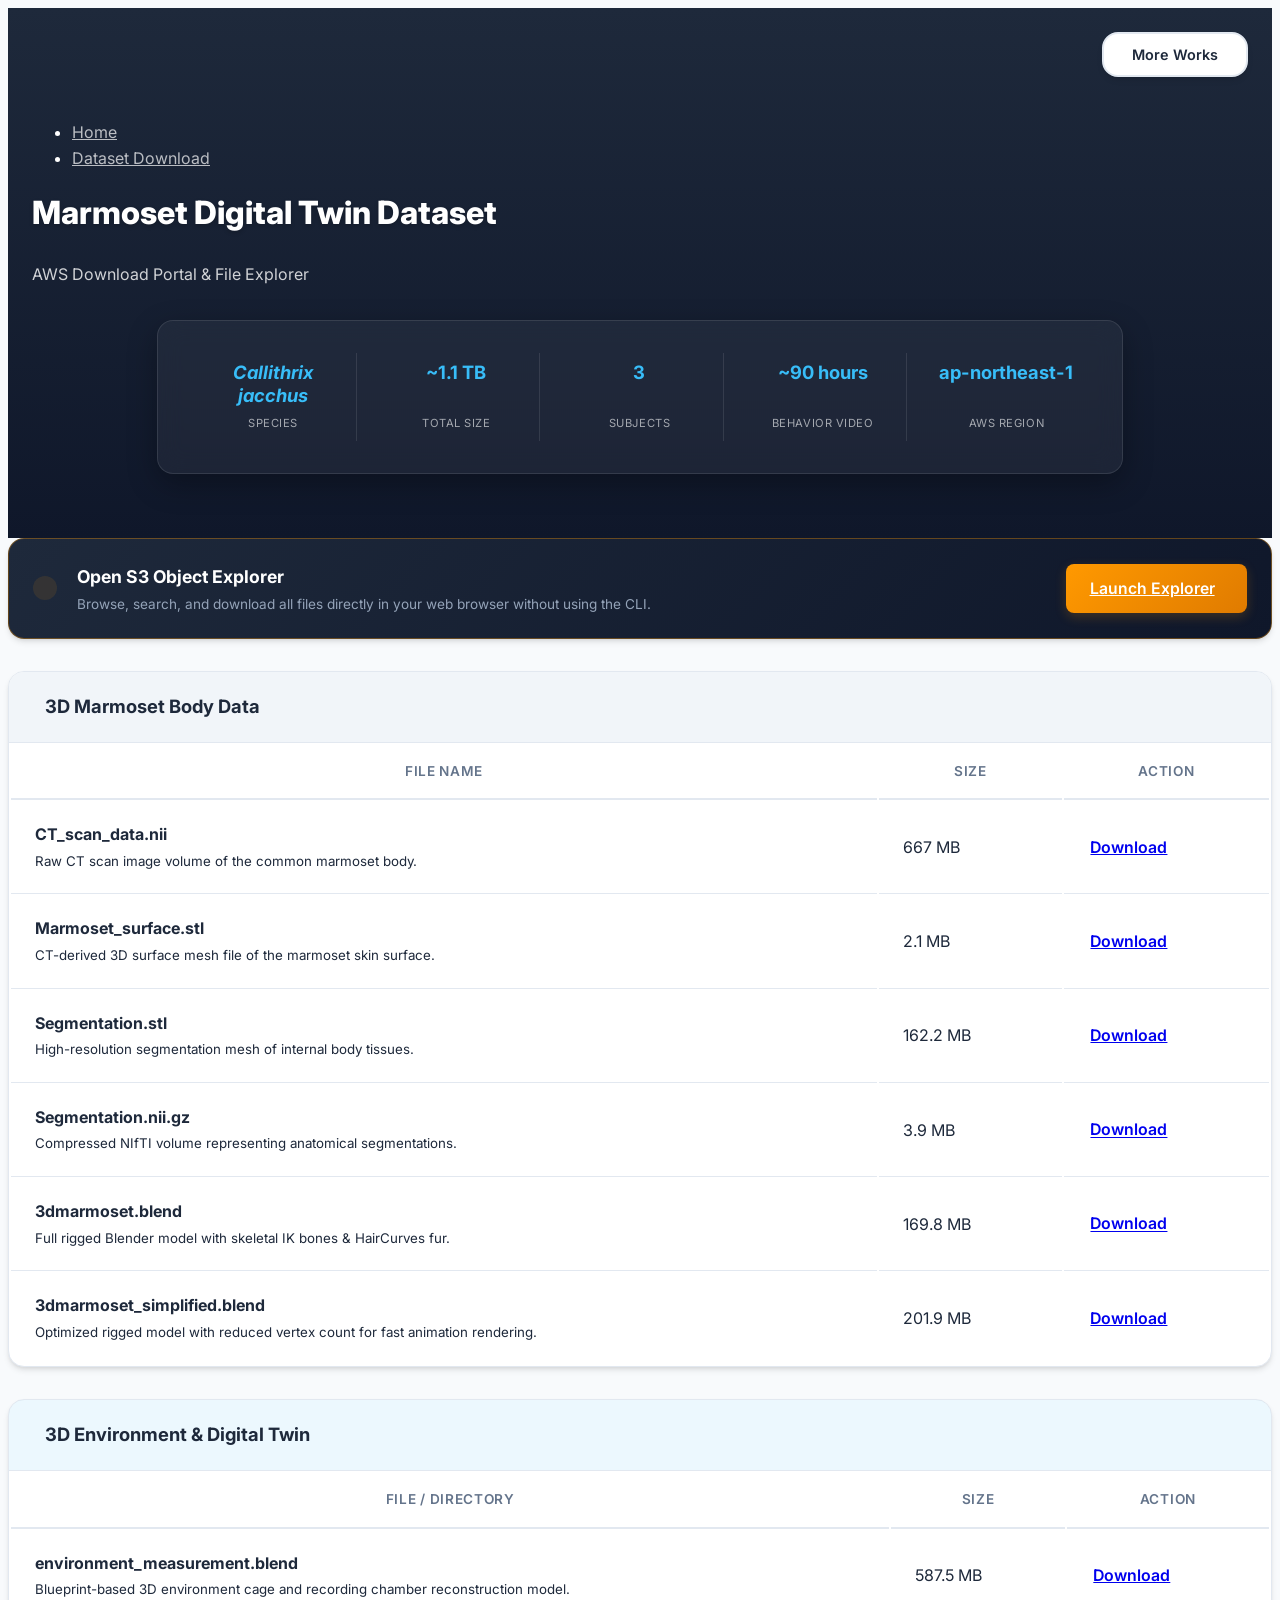
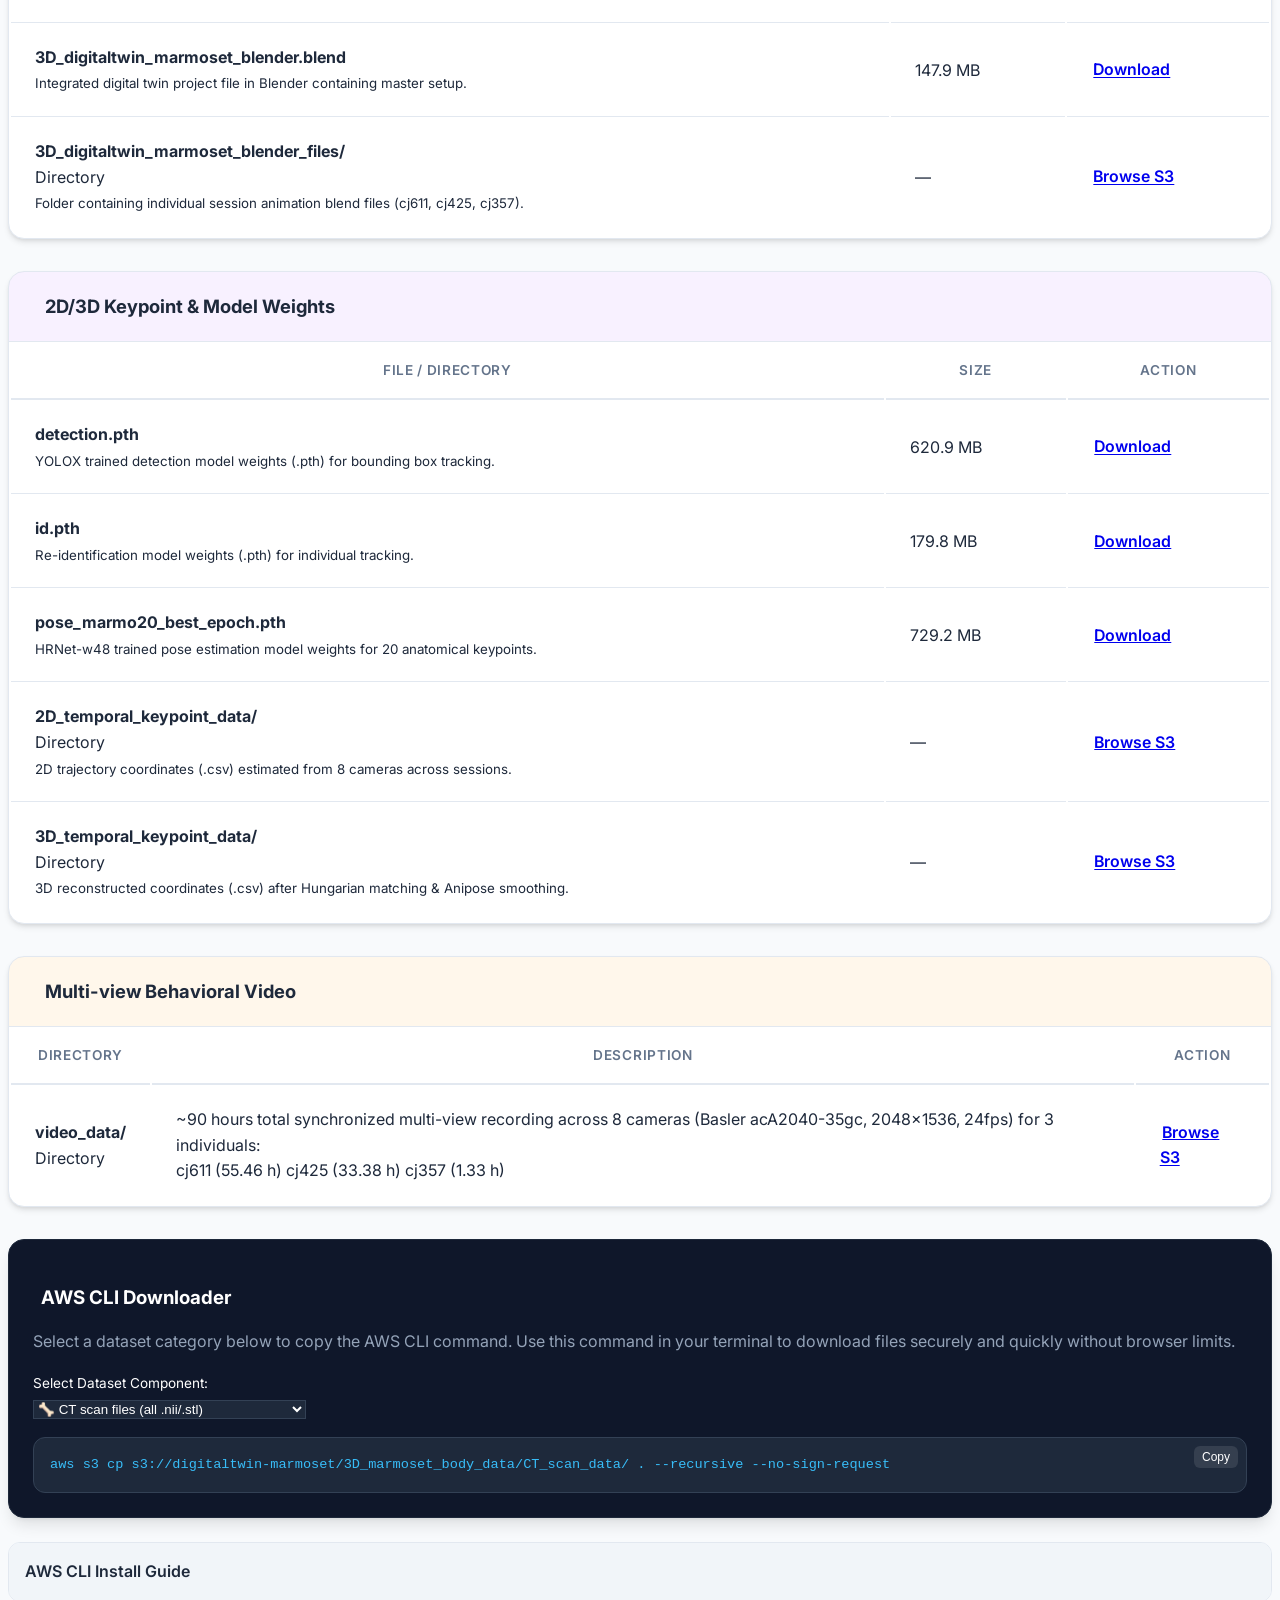
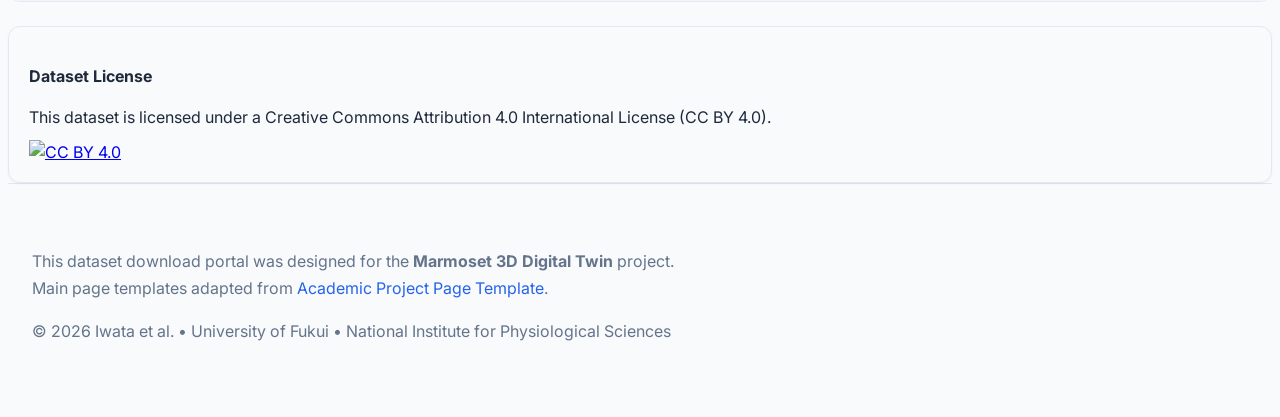
==== commit 15293d11: "docs: update license from CC BY-SA 4.0 to CC-BY 4.0" ====
--- a/dataset.html
+++ b/dataset.html
@@ -925,10 +925,10 @@
               <div class="card-content" style="padding: 1rem 1.25rem;">
                 <h4 class="title is-6" style="margin-bottom: 0.5rem;">Dataset License</h4>
                 <p class="is-size-7 has-text-grey" style="line-height: 1.4; margin-bottom: 0.75rem;">
-                  This dataset is licensed under a Creative Commons Attribution-ShareAlike 4.0 International License (CC BY-SA 4.0).
+                  This dataset is licensed under a Creative Commons Attribution 4.0 International License (CC BY 4.0).
                 </p>
-                <a href="http://creativecommons.org/licenses/by-sa/4.0/" target="_blank" class="is-inline-block">
-                  <img src="https://mirrors.creativecommons.org/presskit/buttons/88x31/png/by-sa.png" alt="CC BY-SA" width="88">
+                <a href="http://creativecommons.org/licenses/by/4.0/" target="_blank" class="is-inline-block">
+                  <img src="https://mirrors.creativecommons.org/presskit/buttons/88x31/png/by.png" alt="CC BY 4.0" width="88">
                 </a>
               </div>
             </div>
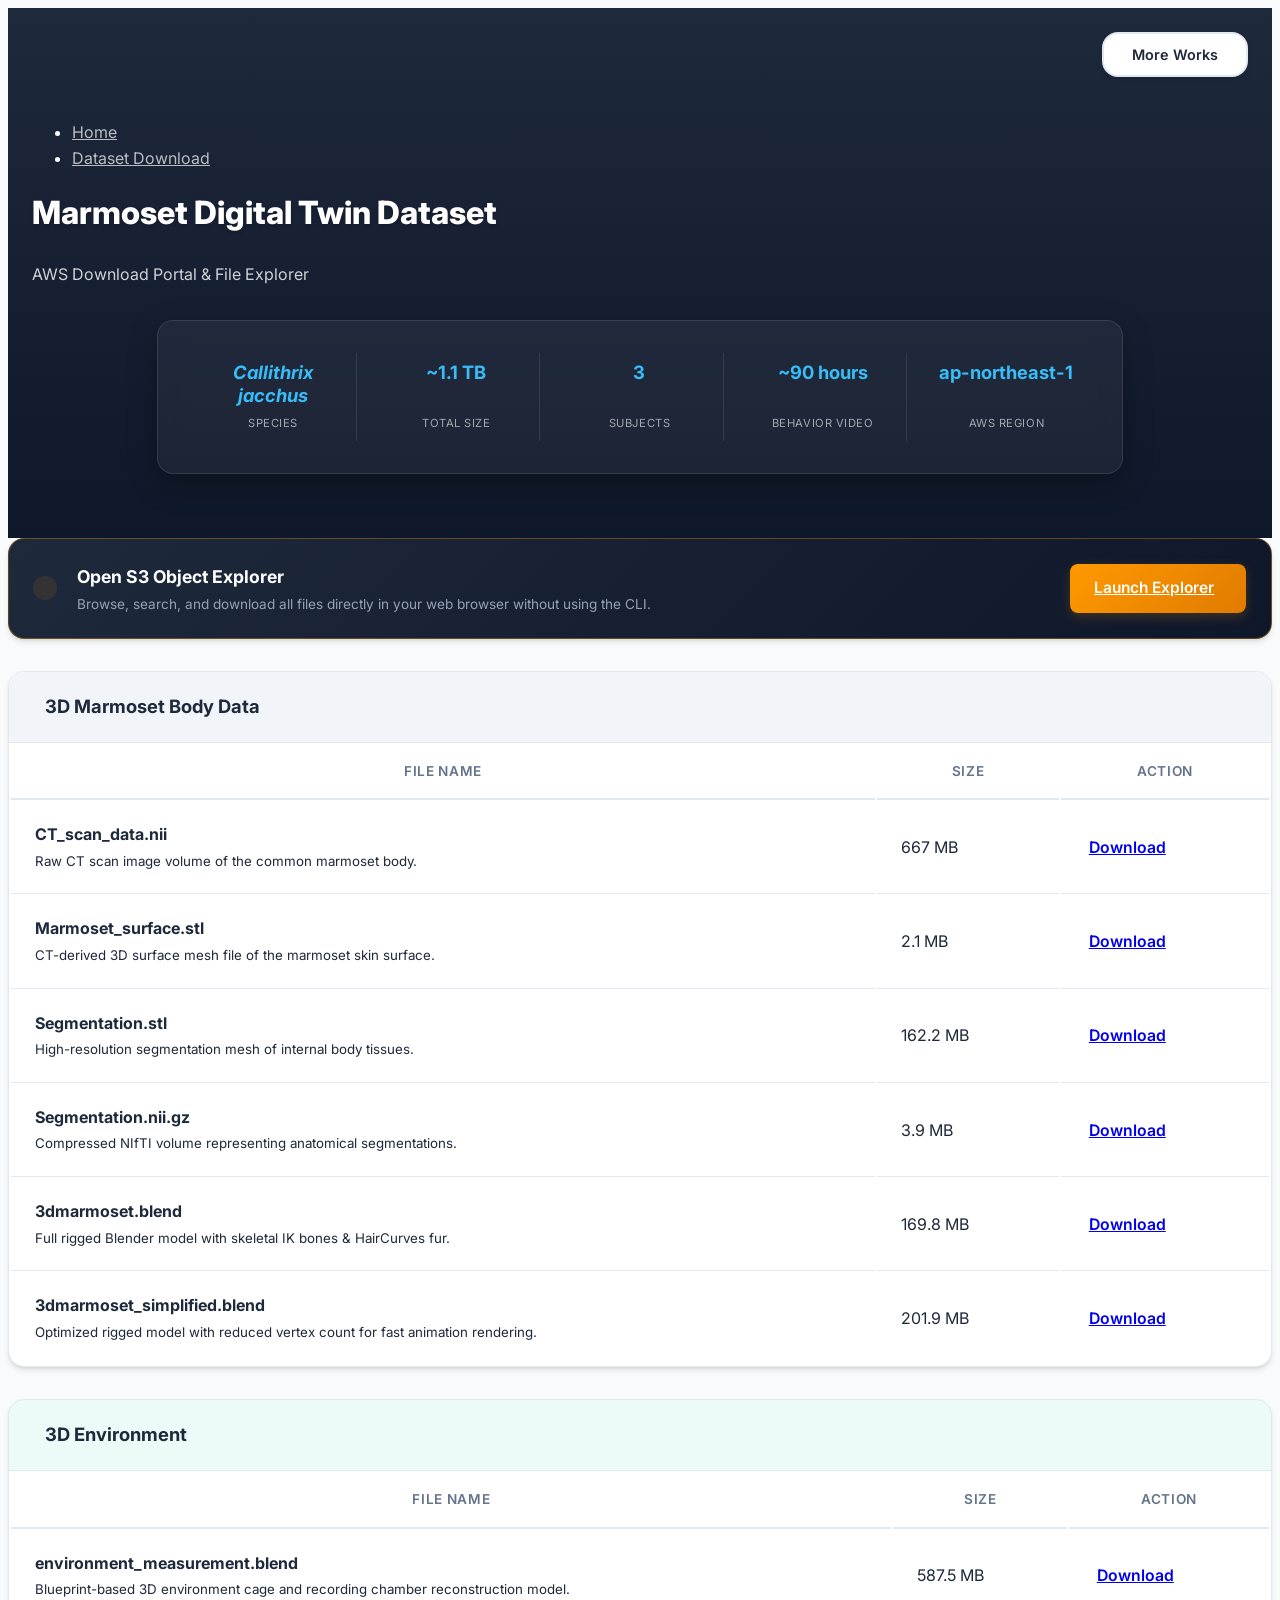
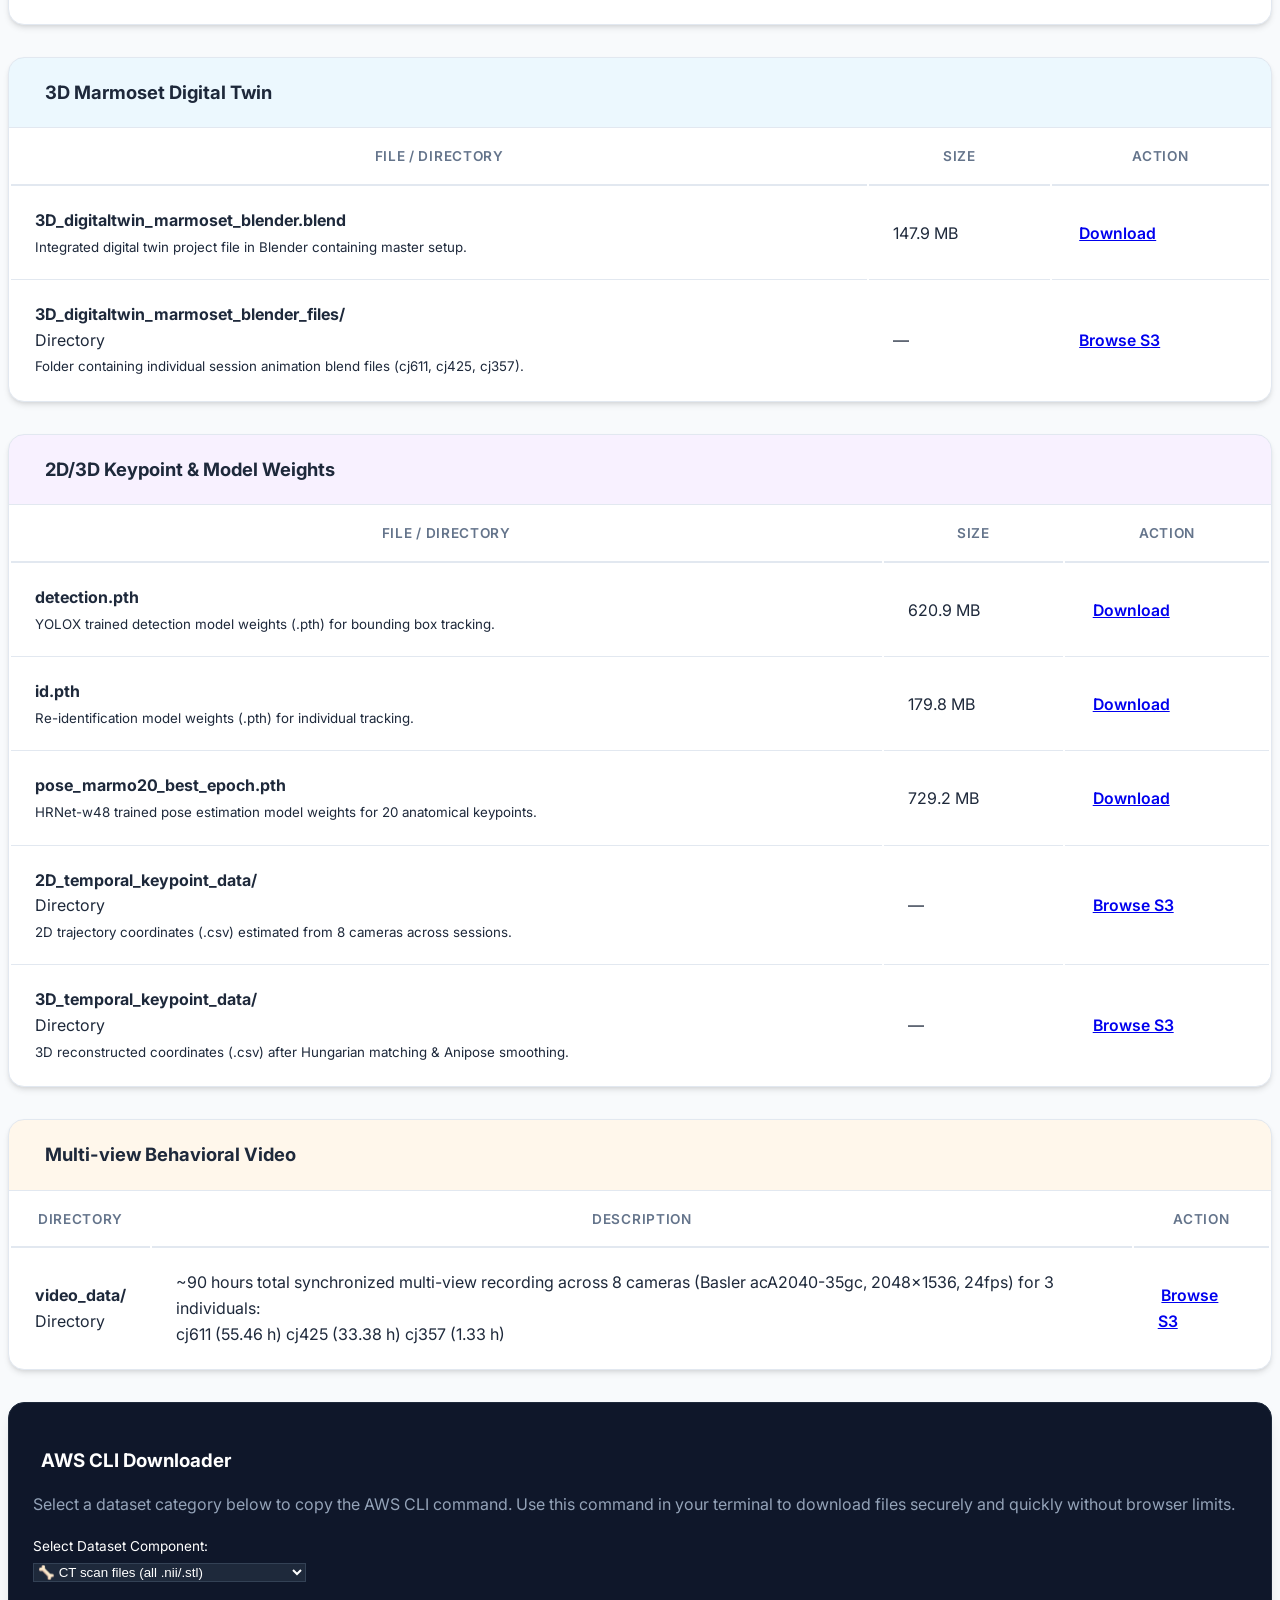
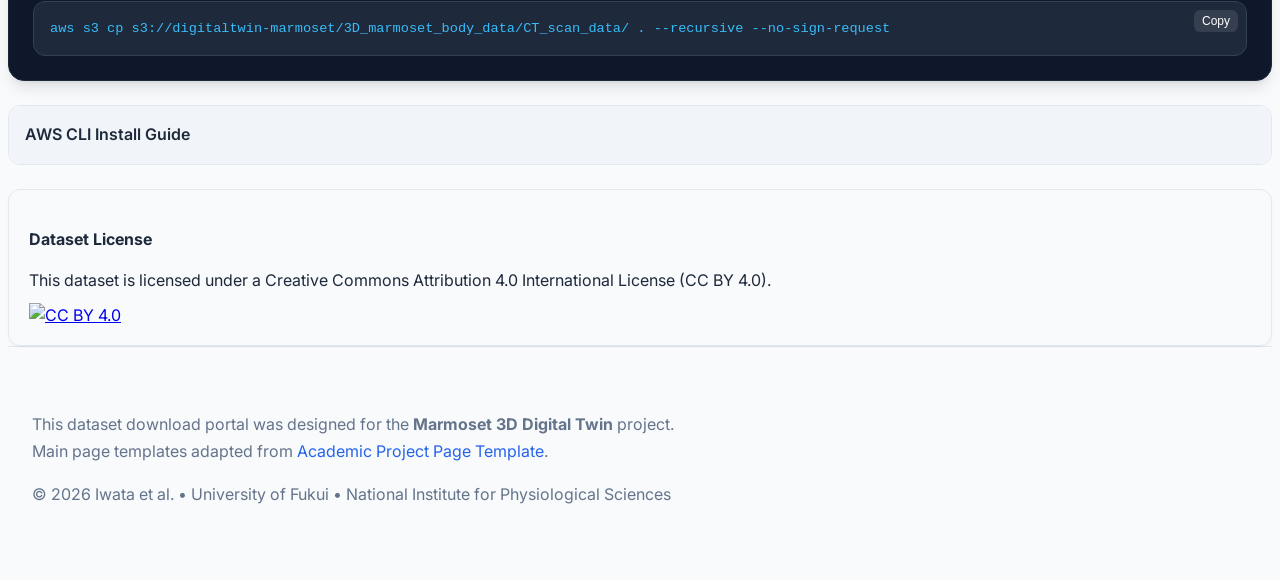
==== commit 7746f545: "Split 3D Environment & Digital Twin card into two distinct cards" ====
--- a/dataset.html
+++ b/dataset.html
@@ -659,11 +659,45 @@
             </div>
           </div>
           
-          <!-- Category: Environment and Twin -->
+          <!-- Category: Environment -->
+          <div class="card-dataset">
+            <div class="card-header-custom" style="background: rgba(20, 184, 166, 0.08);">
+              <span class="icon" style="color: #14b8a6;"><i class="fas fa-cube fa-lg"></i></span>
+              <h2 class="card-header-title-custom">3D Environment</h2>
+            </div>
+            <div class="table-container">
+              <table class="table table-dataset is-fullwidth">
+                <thead>
+                  <tr>
+                    <th>File Name</th>
+                    <th>Size</th>
+                    <th>Action</th>
+                  </tr>
+                </thead>
+                <tbody>
+                  <tr>
+                    <td>
+                      <strong>environment_measurement.blend</strong><br>
+                      <small class="has-text-grey">Blueprint-based 3D environment cage and recording chamber reconstruction model.</small>
+                    </td>
+                    <td class="dataset-size">587.5 MB</td>
+                    <td>
+                      <a href="https://digitaltwin-marmoset.s3.ap-northeast-1.amazonaws.com/3D_environmental_data/environment_measurement.blend" class="button is-small is-link is-rounded">
+                        <span class="icon"><i class="fas fa-download"></i></span>
+                        <span>Download</span>
+                      </a>
+                    </td>
+                  </tr>
+                </tbody>
+              </table>
+            </div>
+          </div>
+
+          <!-- Category: Marmoset Digital Twin -->
           <div class="card-dataset">
             <div class="card-header-custom" style="background: rgba(14, 165, 233, 0.08);">
               <span class="icon" style="color: #0ea5e9;"><i class="fas fa-vr-cardboard fa-lg"></i></span>
-              <h2 class="card-header-title-custom">3D Environment &amp; Digital Twin</h2>
+              <h2 class="card-header-title-custom">3D Marmoset Digital Twin</h2>
             </div>
             <div class="table-container">
               <table class="table table-dataset is-fullwidth">
@@ -675,19 +709,6 @@
                   </tr>
                 </thead>
                 <tbody>
-                  <tr>
-                    <td>
-                      <strong>environment_measurement.blend</strong><br>
-                      <small class="has-text-grey">Blueprint-based 3D environment cage and recording chamber reconstruction model.</small>
-                    </td>
-                    <td class="dataset-size">587.5 MB</td>
-                    <td>
-                      <a href="https://digitaltwin-marmoset.s3.ap-northeast-1.amazonaws.com/3D_environmental_data/environment_measurement.blend" class="button is-small is-link is-rounded">
-                        <span class="icon"><i class="fas fa-download"></i></span>
-                        <span>Download</span>
-                      </a>
-                    </td>
-                  </tr>
                   <tr>
                     <td>
                       <strong>3D_digitaltwin_marmoset_blender.blend</strong><br>
